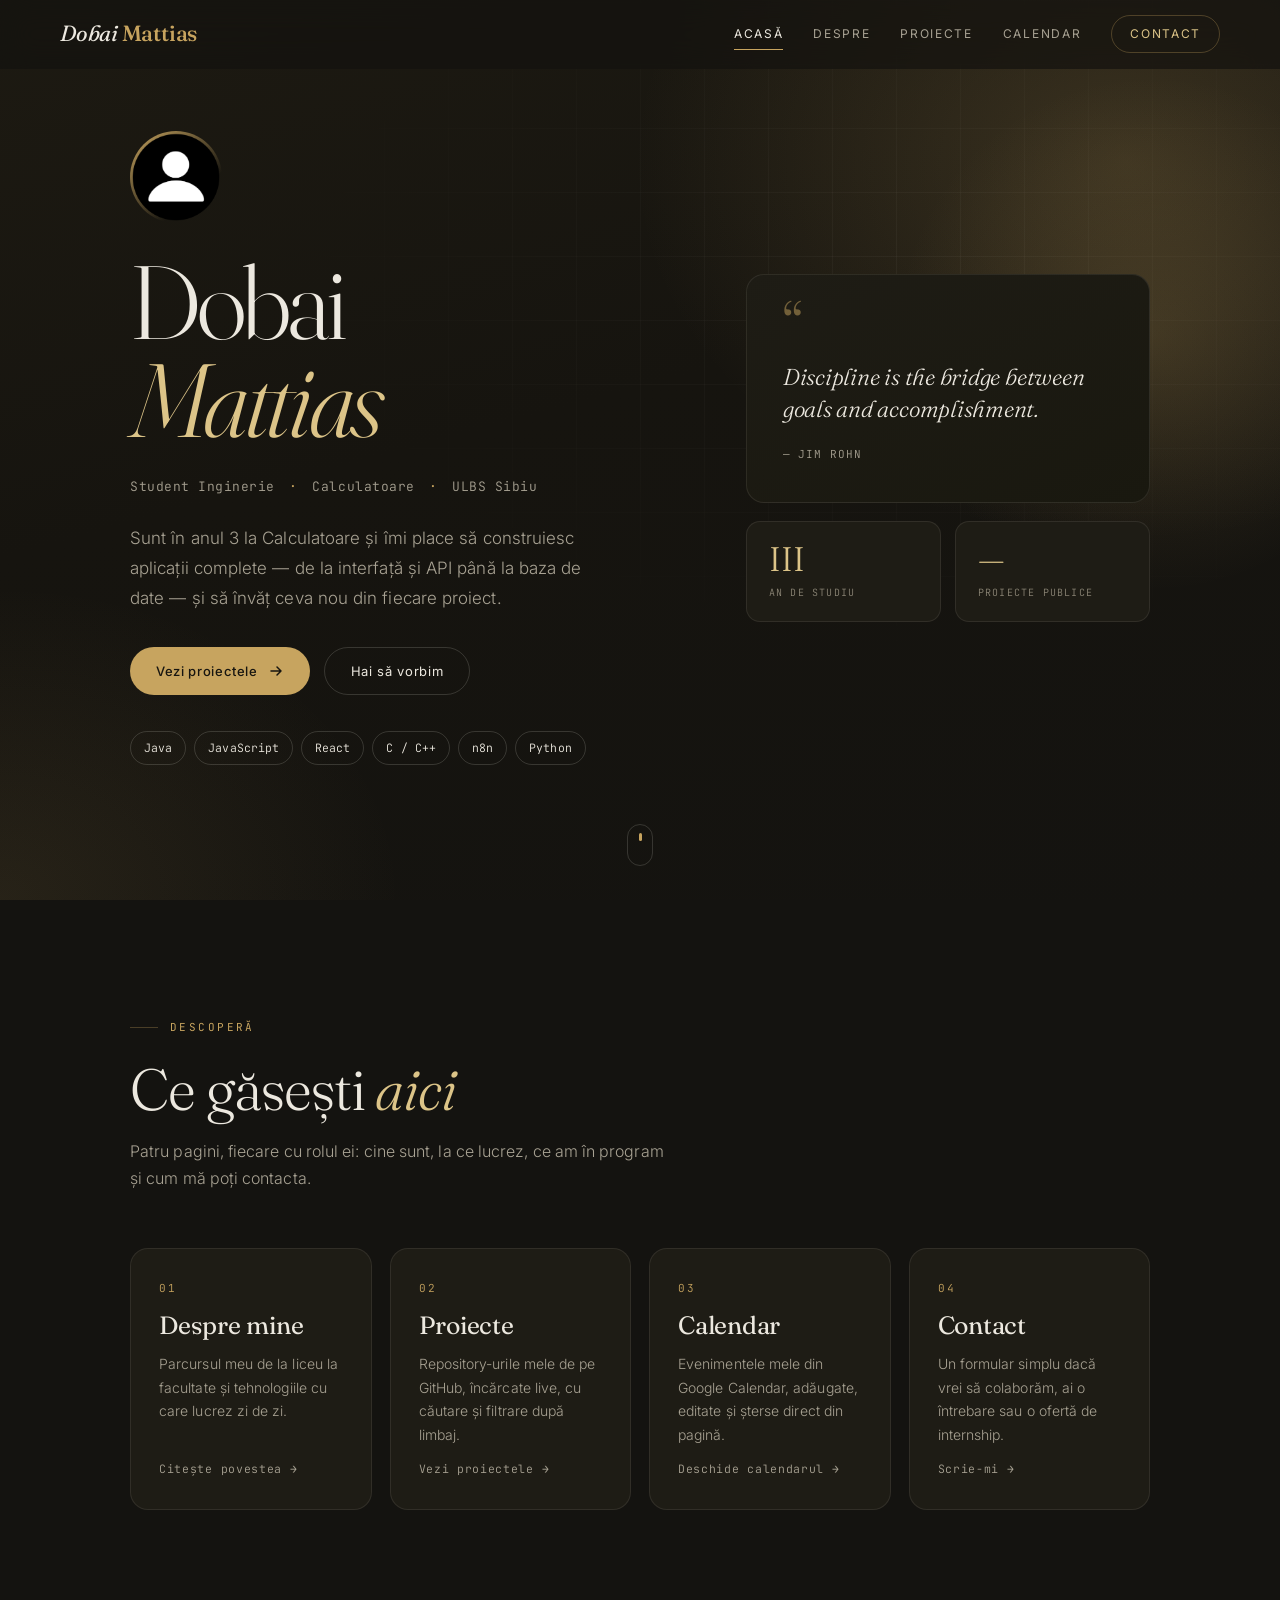
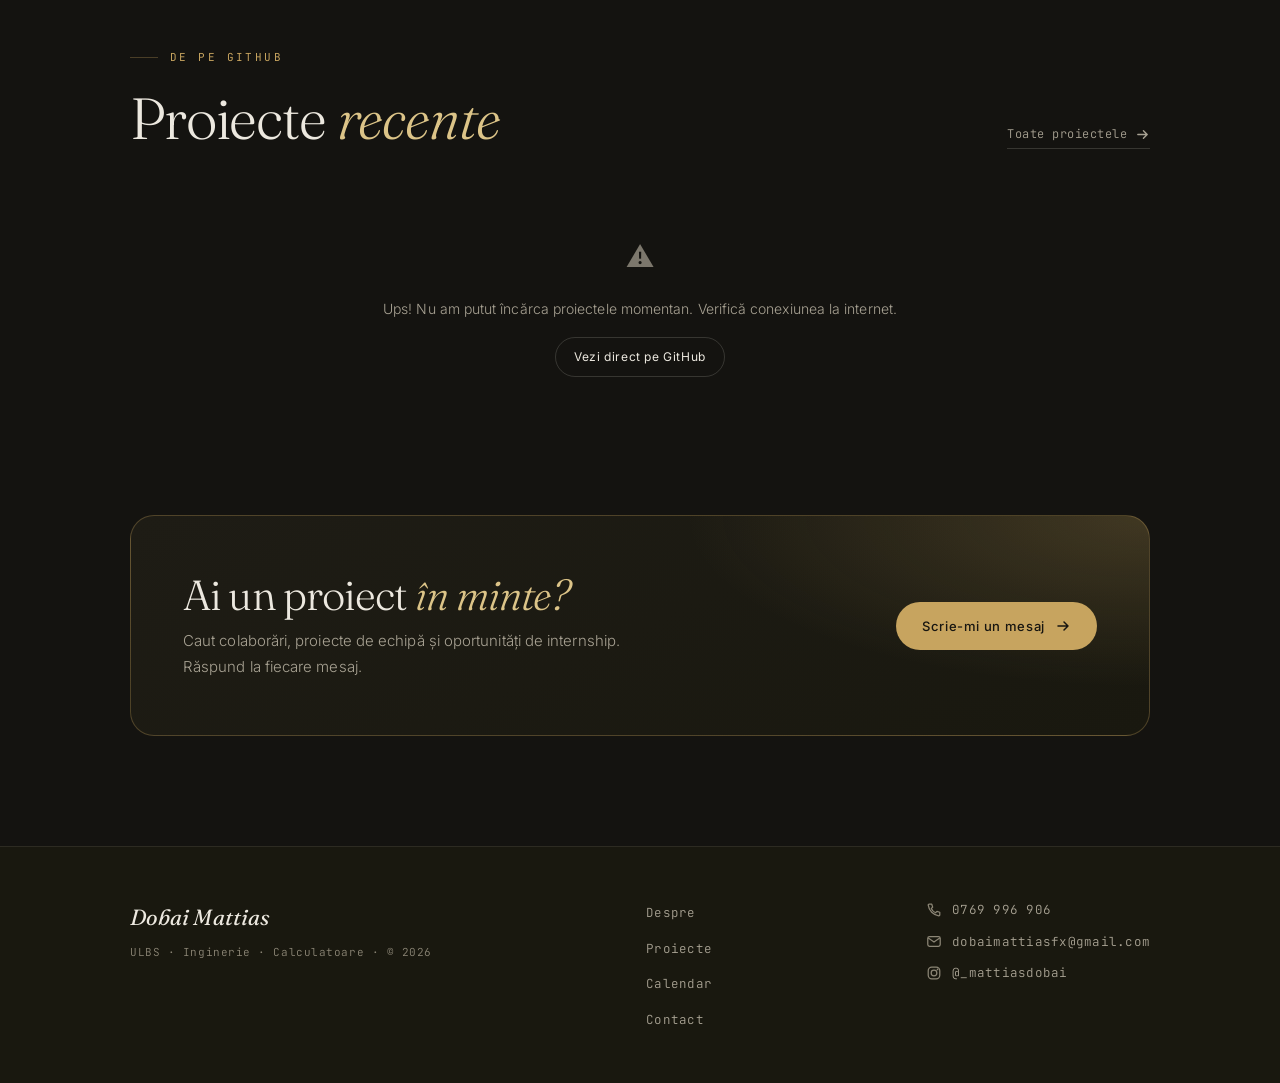
==== index.html @ 3eea67c2 "Portofoliu pe mai multe pagini Acasă, Despre, Proiecte, Calendar și Contact, cu header fix și meniu " ====
<!DOCTYPE html>
<html lang="ro">
<head>
  <meta charset="UTF-8">
  <meta name="viewport" content="width=device-width, initial-scale=1.0">
  <meta name="description" content="Portofoliul lui Dobai Mattias, student la Calculatoare, ULBS Sibiu: proiecte, parcurs, calendar și contact.">
  <meta name="theme-color" content="#141310">
  <title>Dobai Mattias — Portofoliu</title>
  <link rel="icon" href="data:image/svg+xml,%3Csvg xmlns='http://www.w3.org/2000/svg' viewBox='0 0 64 64'%3E%3Crect width='64' height='64' rx='14' fill='%23141310'/%3E%3Ctext x='32' y='44' text-anchor='middle' font-family='Georgia,serif' font-style='italic' font-size='36' fill='%23c7a45f'%3EM%3C/text%3E%3C/svg%3E">
  <link rel="preconnect" href="https://fonts.googleapis.com">
  <link rel="preconnect" href="https://fonts.gstatic.com" crossorigin>
  <link rel="preconnect" href="https://api.github.com" crossorigin>
  <link rel="stylesheet" href="https://fonts.googleapis.com/css2?family=Fraunces:ital,opsz,wght@0,9..144,300..600;1,9..144,300..500&family=Inter:wght@300..500&family=JetBrains+Mono:wght@400;500&display=swap">
  <link rel="stylesheet" href="css/style.css">
  <script>document.documentElement.classList.add('js');</script>
</head>
<body>
  <a class="skip-link" href="#main">Sari la conținut</a>

  <header class="header">
    <nav class="nav" aria-label="Navigare principală">
      <a href="index.html" class="logo">Dobai <b>Mattias</b></a>
      <button class="hamburger" type="button" aria-label="Deschide meniul" aria-expanded="false" aria-controls="navMenu">
        <span class="bar"></span><span class="bar"></span><span class="bar"></span>
      </button>
      <ul class="nav-menu" id="navMenu">
        <li><a href="index.html" class="nav-link" aria-current="page">Acasă</a></li>
        <li><a href="about.html" class="nav-link">Despre</a></li>
        <li><a href="projects.html" class="nav-link">Proiecte</a></li>
        <li><a href="calendar.html" class="nav-link">Calendar</a></li>
        <li><a href="contact.html" class="nav-link nav-cta">Contact</a></li>
      </ul>
    </nav>
  </header>

  <main id="main" tabindex="-1">
    <section class="hero" aria-labelledby="hero-title">
      <div class="hero-glow" aria-hidden="true"></div>
      <div class="hero-inner">
        <div>
          <div class="hero-photo reveal">
            <img src="images/profile.png" alt="Fotografie de profil Dobai Mattias" width="88" height="88">
          </div>
          <h1 class="hero-title reveal d1" id="hero-title">Dobai<br><span class="ln2">Mattias</span></h1>
          <p class="hero-role reveal d2">Student Inginerie <span class="div">·</span> Calculatoare <span class="div">·</span> ULBS Sibiu</p>
          <p class="hero-bio reveal d3">Sunt în anul 3 la Calculatoare și îmi place să construiesc aplicații complete — de la interfață și API până la baza de date — și să învăț ceva nou din fiecare proiect.</p>
          <div class="hero-cta reveal d4">
            <a href="projects.html" class="btn btn-pri">
              Vezi proiectele
              <svg viewBox="0 0 16 16" fill="none" aria-hidden="true"><path d="M3 8h10M9 4l4 4-4 4" stroke="currentColor" stroke-width="1.5" stroke-linecap="round" stroke-linejoin="round"/></svg>
            </a>
            <a href="contact.html" class="btn btn-out">Hai să vorbim</a>
          </div>
          <ul class="hero-stack reveal d5">
            <li class="chip-tech">Java</li>
            <li class="chip-tech">JavaScript</li>
            <li class="chip-tech">React</li>
            <li class="chip-tech">C / C++</li>
            <li class="chip-tech">n8n</li>
            <li class="chip-tech">Python</li>
          </ul>
        </div>

        <div class="hero-side reveal d4">
          <figure class="quote-card">
            <div class="quote-mark" aria-hidden="true">“</div>
            <blockquote class="quote-text">Discipline is the bridge between goals and accomplishment.</blockquote>
            <figcaption class="quote-author">— Jim Rohn</figcaption>
          </figure>
          <div class="mini-stats">
            <div class="mini"><div class="num">III</div><div class="lbl">An de studiu</div></div>
            <div class="mini"><div class="num" id="repoCount">—</div><div class="lbl">Proiecte publice</div></div>
          </div>
        </div>
      </div>
      <a href="#descopera" class="scroll-cue" aria-label="Derulează la secțiunea următoare"><span></span></a>
    </section>

    <section class="section" id="descopera" aria-labelledby="descopera-title">
      <div class="sec-hdr reveal">
        <p class="eyebrow">Descoperă</p>
        <h2 class="sec-title" id="descopera-title">Ce găsești <em>aici</em></h2>
        <p class="sec-desc">Patru pagini, fiecare cu rolul ei: cine sunt, la ce lucrez, ce am în program și cum mă poți contacta.</p>
      </div>
      <div class="explore-grid">
        <a class="explore-card reveal" href="about.html">
          <span class="explore-num">01</span>
          <h3>Despre mine</h3>
          <p>Parcursul meu de la liceu la facultate și tehnologiile cu care lucrez zi de zi.</p>
          <span class="explore-link">Citește povestea <span aria-hidden="true">→</span></span>
        </a>
        <a class="explore-card reveal d2" href="projects.html">
          <span class="explore-num">02</span>
          <h3>Proiecte</h3>
          <p>Repository-urile mele de pe GitHub, încărcate live, cu căutare și filtrare după limbaj.</p>
          <span class="explore-link">Vezi proiectele <span aria-hidden="true">→</span></span>
        </a>
        <a class="explore-card reveal d3" href="calendar.html">
          <span class="explore-num">03</span>
          <h3>Calendar</h3>
          <p>Evenimentele mele din Google Calendar, adăugate, editate și șterse direct din pagină.</p>
          <span class="explore-link">Deschide calendarul <span aria-hidden="true">→</span></span>
        </a>
        <a class="explore-card reveal d4" href="contact.html">
          <span class="explore-num">04</span>
          <h3>Contact</h3>
          <p>Un formular simplu dacă vrei să colaborăm, ai o întrebare sau o ofertă de internship.</p>
          <span class="explore-link">Scrie-mi <span aria-hidden="true">→</span></span>
        </a>
      </div>
    </section>

    <section class="section section-tight" aria-labelledby="recente-title">
      <div class="sec-hdr sec-hdr-row reveal">
        <div>
          <p class="eyebrow">De pe GitHub</p>
          <h2 class="sec-title" id="recente-title">Proiecte <em>recente</em></h2>
        </div>
        <a href="projects.html" class="text-link">
          Toate proiectele
          <svg viewBox="0 0 16 16" fill="none" aria-hidden="true"><path d="M3 8h10M9 4l4 4-4 4" stroke="currentColor" stroke-width="1.5" stroke-linecap="round" stroke-linejoin="round"/></svg>
        </a>
      </div>
      <div class="repos" id="recentRepos" aria-busy="true">
        <div class="repo skeleton" aria-hidden="true"><div class="sk sk-title"></div><div class="sk sk-line"></div><div class="sk sk-line short"></div><div class="sk sk-meta"></div></div>
        <div class="repo skeleton" aria-hidden="true"><div class="sk sk-title"></div><div class="sk sk-line"></div><div class="sk sk-line short"></div><div class="sk sk-meta"></div></div>
        <div class="repo skeleton" aria-hidden="true"><div class="sk sk-title"></div><div class="sk sk-line"></div><div class="sk sk-line short"></div><div class="sk sk-meta"></div></div>
      </div>
    </section>

    <section class="cta-band reveal" aria-labelledby="cta-title">
      <div class="cta-inner">
        <div>
          <h2 id="cta-title">Ai un proiect <em>în minte?</em></h2>
          <p>Caut colaborări, proiecte de echipă și oportunități de internship. Răspund la fiecare mesaj.</p>
        </div>
        <a href="contact.html" class="btn btn-pri">
          Scrie-mi un mesaj
          <svg viewBox="0 0 16 16" fill="none" aria-hidden="true"><path d="M3 8h10M9 4l4 4-4 4" stroke="currentColor" stroke-width="1.5" stroke-linecap="round" stroke-linejoin="round"/></svg>
        </a>
      </div>
    </section>
  </main>

  <footer class="footer">
    <div class="footer-inner">
      <div>
        <a href="index.html" class="footer-name">Dobai Mattias</a>
        <p class="footer-meta">ULBS · Inginerie · Calculatoare · © 2026</p>
      </div>
      <nav class="footer-nav" aria-label="Navigare subsol">
        <ul>
          <li><a href="about.html">Despre</a></li>
          <li><a href="projects.html">Proiecte</a></li>
          <li><a href="calendar.html">Calendar</a></li>
          <li><a href="contact.html">Contact</a></li>
        </ul>
      </nav>
      <div class="footer-contact">
        <a class="fc-link" href="tel:+40769996906">
          <svg viewBox="0 0 18 18" fill="none" aria-hidden="true"><path d="M3.5 2.5h3l1 3.2-1.6 1.6a9.5 9.5 0 004.8 4.8l1.6-1.6 3.2 1v3a1 1 0 01-1.1 1A13.8 13.8 0 012.5 3.6a1 1 0 011-1.1z" stroke="currentColor" stroke-width="1.4" stroke-linejoin="round"/></svg>
          0769&nbsp;996&nbsp;906
        </a>
        <a class="fc-link" href="mailto:dobaimattiasfx@gmail.com">
          <svg viewBox="0 0 18 18" fill="none" aria-hidden="true"><rect x="2" y="4" width="14" height="11" rx="2" stroke="currentColor" stroke-width="1.4"/><path d="M2.5 5.5L9 10l6.5-4.5" stroke="currentColor" stroke-width="1.4"/></svg>
          dobaimattiasfx@gmail.com
        </a>
        <a class="fc-link" href="https://instagram.com/_mattiasdobai" target="_blank" rel="noopener">
          <svg viewBox="0 0 18 18" fill="none" aria-hidden="true"><rect x="2.5" y="2.5" width="13" height="13" rx="4" stroke="currentColor" stroke-width="1.4"/><circle cx="9" cy="9" r="3.2" stroke="currentColor" stroke-width="1.4"/><circle cx="13" cy="5" r="1" fill="currentColor"/></svg>
          @_mattiasdobai
        </a>
      </div>
    </div>
  </footer>

  <button class="to-top" type="button" aria-label="Înapoi la începutul paginii">
    <svg viewBox="0 0 16 16" fill="none" aria-hidden="true"><path d="M8 13V3M4 7l4-4 4 4" stroke="currentColor" stroke-width="1.5" stroke-linecap="round" stroke-linejoin="round"/></svg>
  </button>

  <script src="js/script.js"></script>
</body>
</html>
---- css/style.css ----
:root {
  --bg: #141310;
  --bg2: #19180f;
  --surf: #1e1c15;
  --surf2: #252319;
  --line: rgba(236, 232, 223, 0.09);
  --line2: rgba(236, 232, 223, 0.16);
  --ink: #ece8df;
  --ink2: #a8a293;
  --ink3: #8c8676;
  --gold: #c7a45f;
  --gold2: #dcc488;
  --gold-soft: rgba(199, 164, 95, 0.12);
  --gold-line: rgba(199, 164, 95, 0.3);
  --danger: #e07b6a;
  --danger-soft: rgba(224, 123, 106, 0.12);
  --danger-line: rgba(224, 123, 106, 0.4);
  --ok: #8fbf8a;
  --ok-soft: rgba(143, 191, 138, 0.1);
  --ok-line: rgba(143, 191, 138, 0.4);
  --fd: "Fraunces", Georgia, serif;
  --fb: "Inter", system-ui, sans-serif;
  --fm: "JetBrains Mono", ui-monospace, monospace;
  --navh: 68px;
  --maxw: 1100px;
  --radius: 18px;
  --ease: cubic-bezier(0.2, 0.8, 0.2, 1);
}

*,
*::before,
*::after {
  box-sizing: border-box;
  margin: 0;
  padding: 0;
}

html {
  scroll-padding-top: calc(var(--navh) + 16px);
  -webkit-text-size-adjust: 100%;
}

body {
  background: var(--bg);
  color: var(--ink);
  font-family: var(--fb);
  font-size: 15px;
  line-height: 1.7;
  font-weight: 300;
  letter-spacing: 0.005em;
  -webkit-font-smoothing: antialiased;
  min-height: 100vh;
  display: flex;
  flex-direction: column;
}

body.menu-open {
  overflow: hidden;
}

main {
  flex: 1;
}

img {
  max-width: 100%;
  display: block;
}

a {
  color: inherit;
  text-decoration: none;
}

button {
  cursor: pointer;
  font: inherit;
  border: none;
  background: none;
  color: inherit;
}

input,
select,
textarea {
  font: inherit;
}

ul,
ol {
  list-style: none;
}

[hidden] {
  display: none !important;
}

::selection {
  background: var(--gold-soft);
  color: var(--gold2);
}

::-webkit-scrollbar {
  width: 9px;
  height: 9px;
}

::-webkit-scrollbar-track {
  background: transparent;
}

::-webkit-scrollbar-thumb {
  background: var(--surf2);
  border-radius: 99px;
}

::-webkit-scrollbar-thumb:hover {
  background: var(--ink3);
}

:focus-visible {
  outline: 2px solid var(--gold2);
  outline-offset: 3px;
}

[tabindex="-1"]:focus {
  outline: none;
}

.sr-only {
  position: absolute;
  width: 1px;
  height: 1px;
  padding: 0;
  margin: -1px;
  overflow: hidden;
  clip: rect(0, 0, 0, 0);
  white-space: nowrap;
  border: 0;
}

.skip-link {
  position: fixed;
  left: 16px;
  top: -80px;
  z-index: 1100;
  background: var(--gold);
  color: #171510;
  font-weight: 500;
  font-size: 13px;
  padding: 10px 20px;
  border-radius: 99px;
  transition: top 0.2s;
}

.skip-link:focus {
  top: 12px;
}

.container {
  width: 100%;
  max-width: var(--maxw);
  margin: 0 auto;
  padding: 0 40px;
}

.header {
  position: fixed;
  top: 0;
  left: 0;
  right: 0;
  z-index: 900;
  background: rgba(20, 19, 16, 0.72);
  backdrop-filter: blur(16px) saturate(1.2);
  -webkit-backdrop-filter: blur(16px) saturate(1.2);
  border-bottom: 1px solid transparent;
  transition: background 0.3s, border-color 0.3s, box-shadow 0.3s;
}

.header.scrolled {
  background: rgba(20, 19, 16, 0.92);
  border-bottom-color: var(--line);
  box-shadow: 0 10px 30px rgba(0, 0, 0, 0.25);
}

.nav {
  height: var(--navh);
  max-width: 1240px;
  margin: 0 auto;
  padding: 0 40px;
  display: flex;
  align-items: center;
  justify-content: space-between;
  gap: 24px;
}

.logo {
  font-family: var(--fd);
  font-size: 22px;
  font-weight: 400;
  font-style: italic;
  letter-spacing: -0.01em;
  color: var(--ink);
  transition: opacity 0.25s;
}

.logo b {
  color: var(--gold);
  font-style: normal;
  font-weight: 500;
}

.logo:hover {
  opacity: 0.85;
}

.nav-menu {
  display: flex;
  align-items: center;
  gap: 30px;
}

.nav-link {
  display: inline-block;
  font-size: 12px;
  color: var(--ink2);
  letter-spacing: 0.14em;
  text-transform: uppercase;
  font-weight: 400;
  position: relative;
  padding: 6px 0;
  transition: color 0.25s;
}

.nav-link::after {
  content: "";
  position: absolute;
  left: 0;
  right: 100%;
  bottom: 0;
  height: 1px;
  background: var(--gold);
  transition: right 0.3s var(--ease);
}

.nav-link:hover,
.nav-link[aria-current="page"] {
  color: var(--ink);
}

.nav-link:hover::after,
.nav-link[aria-current="page"]::after {
  right: 0;
}

.nav-cta {
  color: var(--gold2);
  border: 1px solid var(--gold-line);
  border-radius: 99px;
  padding: 8px 18px;
  transition: color 0.25s, background 0.25s, border-color 0.25s;
}

.nav-cta::after {
  display: none;
}

.nav-cta:hover,
.nav-cta[aria-current="page"] {
  color: var(--gold2);
  background: var(--gold-soft);
}

.hamburger {
  display: none;
  width: 44px;
  height: 44px;
  border-radius: 12px;
  border: 1px solid var(--line2);
  flex-direction: column;
  align-items: center;
  justify-content: center;
  gap: 5px;
  transition: border-color 0.25s;
}

.hamburger:hover {
  border-color: var(--gold-line);
}

.hamburger .bar {
  width: 18px;
  height: 1.5px;
  border-radius: 2px;
  background: var(--ink);
  transition: transform 0.3s var(--ease), opacity 0.2s;
}

.hamburger.active .bar:nth-child(1) {
  transform: translateY(6.5px) rotate(45deg);
}

.hamburger.active .bar:nth-child(2) {
  opacity: 0;
}

.hamburger.active .bar:nth-child(3) {
  transform: translateY(-6.5px) rotate(-45deg);
}

.btn {
  display: inline-flex;
  align-items: center;
  justify-content: center;
  gap: 10px;
  height: 48px;
  padding: 0 26px;
  border-radius: 99px;
  font-size: 13px;
  letter-spacing: 0.05em;
  font-weight: 400;
  white-space: nowrap;
  transition: background 0.25s, color 0.25s, border-color 0.25s, transform 0.25s var(--ease), box-shadow 0.25s;
}

.btn svg {
  width: 16px;
  height: 16px;
  transition: transform 0.25s var(--ease);
}

.btn:hover svg {
  transform: translateX(3px);
}

.btn:active {
  transform: translateY(0) scale(0.98);
}

.btn:disabled {
  opacity: 0.5;
  cursor: not-allowed;
  transform: none;
  box-shadow: none;
}

.btn-pri {
  background: var(--gold);
  color: #171510;
  font-weight: 500;
}

.btn-pri:hover:not(:disabled) {
  background: var(--gold2);
  transform: translateY(-2px);
  box-shadow: 0 10px 28px rgba(199, 164, 95, 0.25);
}

.btn-out {
  color: var(--ink);
  border: 1px solid var(--line2);
}

.btn-out:hover:not(:disabled) {
  color: var(--gold2);
  border-color: var(--gold-line);
  background: var(--gold-soft);
  transform: translateY(-2px);
}

.btn-dng {
  color: var(--danger);
  border: 1px solid var(--danger-line);
}

.btn-dng:hover {
  background: var(--danger-soft);
}

.btn-sm {
  height: 40px;
  padding: 0 18px;
  font-size: 12px;
}

.btn-auth {
  height: 42px;
  padding: 0 20px;
  border-radius: 99px;
  font-size: 12px;
  letter-spacing: 0.08em;
  text-transform: uppercase;
  font-weight: 400;
  color: var(--ink);
  border: 1px solid var(--line2);
  display: inline-flex;
  align-items: center;
  gap: 10px;
  transition: border-color 0.25s, color 0.25s, background 0.25s;
}

.btn-auth:hover {
  border-color: var(--gold-line);
  color: var(--gold2);
  background: var(--gold-soft);
}

.btn-auth .gdot {
  width: 7px;
  height: 7px;
  border-radius: 50%;
  background: var(--ink3);
  transition: background 0.25s, box-shadow 0.25s;
}

.btn-auth.on {
  border-color: var(--gold-line);
  color: var(--gold2);
}

.btn-auth.on .gdot {
  background: var(--ok);
  box-shadow: 0 0 0 3px rgba(143, 191, 138, 0.2);
}

.text-link {
  display: inline-flex;
  align-items: center;
  gap: 8px;
  font-family: var(--fm);
  font-size: 12px;
  letter-spacing: 0.04em;
  color: var(--ink2);
  padding: 4px 0;
  border-bottom: 1px solid var(--line2);
  transition: color 0.25s, border-color 0.25s, gap 0.25s;
}

.text-link:hover {
  color: var(--gold2);
  border-color: var(--gold-line);
  gap: 12px;
}

.text-link svg {
  width: 15px;
  height: 15px;
}

.section {
  max-width: var(--maxw);
  margin: 0 auto;
  padding: 110px 40px;
}

.section-tight {
  padding-top: 20px;
}

.eyebrow {
  display: inline-flex;
  align-items: center;
  gap: 12px;
  font-family: var(--fm);
  font-size: 11px;
  font-weight: 400;
  color: var(--gold);
  letter-spacing: 0.22em;
  text-transform: uppercase;
  margin-bottom: 22px;
}

.eyebrow::before {
  content: "";
  width: 28px;
  height: 1px;
  background: var(--gold-line);
}

.sec-title {
  font-family: var(--fd);
  font-weight: 300;
  font-size: clamp(34px, 5.5vw, 58px);
  line-height: 1.05;
  letter-spacing: -0.02em;
}

.sec-title em {
  font-style: italic;
  color: var(--gold2);
}

.sec-desc {
  margin-top: 18px;
  color: var(--ink2);
  max-width: 540px;
  font-size: 16px;
  line-height: 1.7;
}

.sec-hdr {
  margin-bottom: 56px;
}

.sec-hdr-row {
  display: flex;
  align-items: flex-end;
  justify-content: space-between;
  gap: 24px;
  flex-wrap: wrap;
}

.hero {
  position: relative;
  min-height: 100vh;
  min-height: 100svh;
  display: flex;
  align-items: center;
  padding: calc(var(--navh) + 48px) 0 120px;
  overflow: hidden;
  isolation: isolate;
  background:
    radial-gradient(55% 60% at 88% 18%, rgba(199, 164, 95, 0.2), transparent 70%),
    radial-gradient(45% 50% at 0% 100%, rgba(199, 164, 95, 0.1), transparent 70%),
    linear-gradient(165deg, #1d1a12 0%, #16140f 45%, var(--bg) 100%);
}

.hero::before {
  content: "";
  position: absolute;
  inset: 0;
  z-index: -1;
  background-image:
    linear-gradient(var(--line) 1px, transparent 1px),
    linear-gradient(90deg, var(--line) 1px, transparent 1px);
  background-size: 64px 64px;
  -webkit-mask-image: radial-gradient(70% 60% at 72% 30%, #000, transparent 75%);
  mask-image: radial-gradient(70% 60% at 72% 30%, #000, transparent 75%);
  opacity: 0.5;
}

.hero-glow {
  position: absolute;
  top: 6%;
  right: -12%;
  width: 560px;
  height: 560px;
  z-index: -1;
  border-radius: 50%;
  background: radial-gradient(circle, rgba(199, 164, 95, 0.16), transparent 65%);
  animation: drift 14s ease-in-out infinite alternate;
  pointer-events: none;
}

@keyframes drift {
  to {
    transform: translate(-70px, 50px) scale(1.08);
  }
}

.hero-inner {
  width: 100%;
  max-width: var(--maxw);
  margin: 0 auto;
  padding: 0 40px;
  display: grid;
  grid-template-columns: 1.35fr 1fr;
  gap: 70px;
  align-items: center;
}

.hero-photo {
  width: 92px;
  height: 92px;
  border-radius: 50%;
  margin-bottom: 30px;
  padding: 2px;
  background: linear-gradient(140deg, var(--gold), transparent 70%);
}

.hero-photo img {
  width: 100%;
  height: 100%;
  border-radius: 50%;
  object-fit: cover;
}

.hero-title {
  font-family: var(--fd);
  font-weight: 300;
  font-size: clamp(54px, 9vw, 104px);
  line-height: 0.94;
  letter-spacing: -0.035em;
}

.hero-title .ln2 {
  font-style: italic;
  color: var(--gold2);
}

.hero-role {
  font-family: var(--fm);
  font-size: 13px;
  color: var(--ink2);
  margin: 26px 0;
  letter-spacing: 0.04em;
  line-height: 1.8;
}

.hero-role .div {
  color: var(--gold);
  margin: 0 6px;
}

.hero-bio {
  color: var(--ink2);
  max-width: 470px;
  font-size: 17px;
  line-height: 1.75;
  margin-bottom: 34px;
}

.hero-cta {
  display: flex;
  flex-wrap: wrap;
  gap: 14px;
  margin-bottom: 36px;
}

.hero-stack,
.chip-list {
  display: flex;
  flex-wrap: wrap;
  gap: 8px;
}

.chip-tech {
  font-family: var(--fm);
  font-size: 11.5px;
  color: var(--ink);
  border: 1px solid var(--line2);
  padding: 6px 13px;
  border-radius: 99px;
  transition: border-color 0.25s, color 0.25s, background 0.25s, transform 0.25s var(--ease);
}

.chip-tech:hover {
  border-color: var(--gold-line);
  color: var(--gold2);
  background: var(--gold-soft);
  transform: translateY(-2px);
}

.hero-side {
  display: flex;
  flex-direction: column;
  gap: 18px;
}

.quote-card {
  background: linear-gradient(155deg, var(--surf), var(--bg2));
  border: 1px solid var(--line);
  border-radius: var(--radius);
  padding: 38px 36px;
  position: relative;
  overflow: hidden;
  transition: border-color 0.3s, transform 0.4s var(--ease);
}

.quote-card:hover {
  border-color: var(--gold-line);
  transform: translateY(-4px);
}

.quote-mark {
  font-family: var(--fd);
  font-size: 64px;
  line-height: 0.4;
  color: var(--gold);
  opacity: 0.5;
  height: 30px;
}

.quote-text {
  font-family: var(--fd);
  font-weight: 300;
  font-style: italic;
  font-size: 23px;
  line-height: 1.4;
  letter-spacing: -0.01em;
  color: var(--ink);
  margin: 18px 0 20px;
}

.quote-author {
  font-family: var(--fm);
  font-size: 11px;
  color: var(--ink2);
  letter-spacing: 0.08em;
  text-transform: uppercase;
}

.mini-stats {
  display: grid;
  grid-template-columns: 1fr 1fr;
  gap: 14px;
}

.mini {
  background: var(--surf);
  border: 1px solid var(--line);
  border-radius: 14px;
  padding: 20px 22px;
  transition: border-color 0.3s;
}

.mini:hover {
  border-color: var(--gold-line);
}

.mini .num {
  font-family: var(--fd);
  font-weight: 300;
  font-size: 34px;
  color: var(--gold2);
  line-height: 1;
}

.mini .lbl {
  font-family: var(--fm);
  font-size: 10px;
  color: var(--ink3);
  letter-spacing: 0.12em;
  text-transform: uppercase;
  margin-top: 8px;
}

.scroll-cue {
  position: absolute;
  bottom: 34px;
  left: 50%;
  transform: translateX(-50%);
  width: 26px;
  height: 42px;
  border: 1px solid var(--line2);
  border-radius: 99px;
  display: flex;
  justify-content: center;
  padding-top: 8px;
  transition: border-color 0.25s;
}

.scroll-cue:hover {
  border-color: var(--gold-line);
}

.scroll-cue span {
  width: 3px;
  height: 8px;
  border-radius: 3px;
  background: var(--gold);
  animation: cue 1.8s ease-in-out infinite;
}

@keyframes cue {
  0% {
    opacity: 0;
    transform: translateY(-2px);
  }
  40% {
    opacity: 1;
  }
  100% {
    opacity: 0;
    transform: translateY(14px);
  }
}

.page-hero {
  position: relative;
  padding: calc(var(--navh) + 90px) 0 72px;
  overflow: hidden;
  isolation: isolate;
  border-bottom: 1px solid var(--line);
  background:
    radial-gradient(50% 90% at 88% 0%, rgba(199, 164, 95, 0.17), transparent 70%),
    linear-gradient(180deg, #1b1912 0%, var(--bg) 100%);
}

.page-hero::before {
  content: "";
  position: absolute;
  inset: 0;
  z-index: -1;
  background-image:
    linear-gradient(var(--line) 1px, transparent 1px),
    linear-gradient(90deg, var(--line) 1px, transparent 1px);
  background-size: 64px 64px;
  -webkit-mask-image: radial-gradient(60% 90% at 85% 0%, #000, transparent 75%);
  mask-image: radial-gradient(60% 90% at 85% 0%, #000, transparent 75%);
  opacity: 0.5;
}

.page-hero-row {
  display: flex;
  align-items: flex-end;
  justify-content: space-between;
  gap: 28px;
  flex-wrap: wrap;
}

.page-title {
  font-family: var(--fd);
  font-weight: 300;
  font-size: clamp(42px, 7vw, 78px);
  line-height: 1;
  letter-spacing: -0.03em;
}

.page-title em {
  font-style: italic;
  color: var(--gold2);
}

.page-lead {
  margin-top: 22px;
  max-width: 580px;
  color: var(--ink2);
  font-size: 17px;
}

.gh-link {
  font-family: var(--fm);
  font-size: 12px;
  color: var(--ink2);
  letter-spacing: 0.04em;
  display: inline-flex;
  align-items: center;
  gap: 8px;
  padding: 10px 18px;
  border: 1px solid var(--line2);
  border-radius: 99px;
  transition: color 0.25s, border-color 0.25s, background 0.25s;
}

.gh-link:hover {
  color: var(--gold2);
  border-color: var(--gold-line);
  background: var(--gold-soft);
}

.gh-link svg {
  width: 16px;
  height: 16px;
}

.explore-grid {
  display: grid;
  grid-template-columns: repeat(auto-fit, minmax(230px, 1fr));
  gap: 18px;
}

.explore-card {
  position: relative;
  display: flex;
  flex-direction: column;
  gap: 12px;
  min-height: 250px;
  padding: 30px 28px;
  background: var(--surf);
  border: 1px solid var(--line);
  border-radius: var(--radius);
  overflow: hidden;
  transition: transform 0.35s var(--ease), border-color 0.3s, background 0.3s;
}

.explore-card::before {
  content: "";
  position: absolute;
  inset: 0;
  background: radial-gradient(80% 60% at 100% 0%, var(--gold-soft), transparent 70%);
  opacity: 0;
  transition: opacity 0.35s;
}

.explore-card > * {
  position: relative;
}

.explore-card:hover {
  transform: translateY(-6px);
  border-color: var(--gold-line);
  background: var(--surf2);
}

.explore-card:hover::before {
  opacity: 1;
}

.explore-num {
  font-family: var(--fm);
  font-size: 11px;
  color: var(--gold);
  letter-spacing: 0.2em;
}

.explore-card h3 {
  font-family: var(--fd);
  font-weight: 400;
  font-size: 25px;
  letter-spacing: -0.01em;
  line-height: 1.2;
}

.explore-card p {
  color: var(--ink2);
  font-size: 14px;
  flex: 1;
}

.explore-link {
  display: inline-flex;
  align-items: center;
  gap: 8px;
  font-family: var(--fm);
  font-size: 11.5px;
  color: var(--ink2);
  letter-spacing: 0.06em;
  transition: color 0.25s, gap 0.25s;
}

.explore-card:hover .explore-link {
  color: var(--gold2);
  gap: 12px;
}

.repos {
  display: grid;
  grid-template-columns: repeat(auto-fill, minmax(310px, 1fr));
  gap: 18px;
}

.repo {
  display: flex;
  flex-direction: column;
  gap: 14px;
  min-height: 190px;
  padding: 26px 28px;
  background: var(--surf);
  border: 1px solid var(--line);
  border-radius: 16px;
  transition: transform 0.3s var(--ease), border-color 0.3s, background 0.3s, box-shadow 0.3s;
}

.repo:hover {
  transform: translateY(-4px);
  border-color: var(--gold-line);
  background: var(--surf2);
  box-shadow: 0 18px 40px rgba(0, 0, 0, 0.25);
}

.repo-top {
  display: flex;
  align-items: center;
  justify-content: space-between;
  gap: 12px;
}

.repo-name {
  font-family: var(--fd);
  font-weight: 400;
  font-size: 21px;
  letter-spacing: -0.01em;
  line-height: 1.25;
  color: var(--ink);
  display: flex;
  align-items: center;
  gap: 9px;
  min-width: 0;
  overflow-wrap: anywhere;
}

.repo-name svg {
  width: 17px;
  height: 17px;
  color: var(--gold);
  flex-shrink: 0;
}

.repo-arrow {
  width: 32px;
  height: 32px;
  border-radius: 50%;
  border: 1px solid var(--line2);
  display: flex;
  align-items: center;
  justify-content: center;
  color: var(--ink2);
  flex-shrink: 0;
  transition: border-color 0.25s, color 0.25s, transform 0.3s var(--ease);
}

.repo:hover .repo-arrow {
  border-color: var(--gold-line);
  color: var(--gold2);
  transform: rotate(45deg);
}

.repo-arrow svg {
  width: 14px;
  height: 14px;
}

.repo-desc {
  font-size: 14px;
  color: var(--ink2);
  line-height: 1.6;
  flex: 1;
}

.repo-desc.empty {
  font-style: italic;
  color: var(--ink3);
}

.repo-meta {
  display: flex;
  align-items: center;
  flex-wrap: wrap;
  gap: 8px 18px;
  font-family: var(--fm);
  font-size: 11px;
  color: var(--ink3);
  letter-spacing: 0.03em;
  padding-top: 14px;
  border-top: 1px solid var(--line);
}

.repo-lang,
.repo-stat {
  display: inline-flex;
  align-items: center;
  gap: 6px;
}

.repo-lang {
  color: var(--ink2);
}

.lang-dot {
  width: 9px;
  height: 9px;
  border-radius: 50%;
  background: var(--gold);
}

.repo-stat svg {
  width: 12px;
  height: 12px;
}

.repos > .st {
  grid-column: 1 / -1;
}

.repo.skeleton {
  pointer-events: none;
}

.sk {
  border-radius: 6px;
  background: linear-gradient(90deg, var(--surf2) 25%, #2f2c21 50%, var(--surf2) 75%);
  background-size: 200% 100%;
  animation: shimmer 1.4s linear infinite;
}

.sk-title {
  height: 22px;
  width: 60%;
}

.sk-line {
  height: 12px;
  width: 100%;
}

.sk-line.short {
  width: 70%;
}

.sk-meta {
  height: 12px;
  width: 45%;
  margin-top: auto;
}

@keyframes shimmer {
  to {
    background-position: -200% 0;
  }
}

.repo-toggle {
  display: flex;
  justify-content: center;
  margin-top: 30px;
}

.featured {
  display: grid;
  grid-template-columns: 1fr 1.1fr;
  margin-bottom: 80px;
  background: linear-gradient(155deg, var(--surf), var(--bg2));
  border: 1px solid var(--line);
  border-radius: 22px;
  overflow: hidden;
  transition: border-color 0.3s;
}

.featured:hover {
  border-color: var(--gold-line);
}

.featured-body {
  padding: 44px 42px;
  display: flex;
  flex-direction: column;
  align-items: flex-start;
  gap: 18px;
}

.badge {
  font-family: var(--fm);
  font-size: 10.5px;
  letter-spacing: 0.14em;
  text-transform: uppercase;
  color: var(--gold2);
  background: var(--gold-soft);
  border: 1px solid var(--gold-line);
  padding: 5px 12px;
  border-radius: 99px;
}

.featured-title {
  font-family: var(--fd);
  font-weight: 300;
  font-size: clamp(28px, 3.6vw, 40px);
  line-height: 1.1;
  letter-spacing: -0.02em;
}

.featured-desc {
  color: var(--ink2);
  font-size: 15px;
}

.featured-role {
  color: var(--ink2);
  font-size: 14px;
  padding-left: 14px;
  border-left: 2px solid var(--gold-line);
}

.featured-role strong {
  color: var(--ink);
  font-weight: 400;
}

.tags {
  display: flex;
  flex-wrap: wrap;
  gap: 8px;
}

.tags li {
  font-family: var(--fm);
  font-size: 11px;
  color: var(--ink);
  border: 1px solid var(--line2);
  padding: 4px 11px;
  border-radius: 99px;
}

.featured-visual {
  display: flex;
  align-items: center;
  justify-content: center;
  padding: 32px;
  background:
    radial-gradient(70% 70% at 50% 50%, rgba(199, 164, 95, 0.12), transparent 70%),
    #100f0b;
  overflow: hidden;
}

.featured-visual img {
  width: 100%;
  height: auto;
  border-radius: 12px;
  box-shadow: 0 24px 60px rgba(0, 0, 0, 0.5);
  transform: perspective(1200px) rotateY(-7deg) rotateX(2deg);
  transition: transform 0.6s var(--ease);
}

.featured:hover .featured-visual img {
  transform: perspective(1200px) rotateY(0) rotateX(0) scale(1.02);
}

.filters {
  display: flex;
  flex-direction: column;
  gap: 18px;
  margin-bottom: 34px;
}

.filter-row {
  display: flex;
  flex-wrap: wrap;
  align-items: center;
  gap: 9px;
}

.filter-lbl {
  font-family: var(--fm);
  font-size: 10px;
  color: var(--ink3);
  letter-spacing: 0.14em;
  text-transform: uppercase;
  margin-right: 4px;
}

.filter-btn {
  display: inline-flex;
  align-items: center;
  gap: 8px;
  font-family: var(--fm);
  font-size: 11.5px;
  color: var(--ink2);
  border: 1px solid var(--line2);
  padding: 7px 16px;
  border-radius: 99px;
  letter-spacing: 0.03em;
  transition: color 0.25s, border-color 0.25s, background 0.25s, transform 0.25s var(--ease);
}

.filter-btn .count {
  font-size: 10.5px;
  color: var(--ink3);
}

.filter-btn:hover {
  transform: translateY(-2px);
}

.filter-btn:hover,
.filter-btn.active {
  color: var(--gold2);
  border-color: var(--gold-line);
  background: var(--gold-soft);
}

.filter-btn.active .count {
  color: var(--gold);
}

.results-info {
  font-family: var(--fm);
  font-size: 11.5px;
  color: var(--ink3);
  letter-spacing: 0.04em;
}

.about-grid {
  display: grid;
  grid-template-columns: 1.4fr 1fr;
  gap: 56px;
  align-items: start;
}

.about-text p {
  color: var(--ink2);
  font-size: 16.5px;
  margin-bottom: 18px;
}

.about-text p:last-child {
  margin-bottom: 0;
}

.about-text strong {
  color: var(--ink);
  font-weight: 400;
}

.facts {
  display: grid;
  gap: 18px;
  padding: 30px;
  background: linear-gradient(155deg, var(--surf), var(--bg2));
  border: 1px solid var(--line);
  border-radius: var(--radius);
  transition: border-color 0.3s;
}

.facts:hover {
  border-color: var(--gold-line);
}

.fact {
  display: grid;
  gap: 2px;
  padding-bottom: 18px;
  border-bottom: 1px solid var(--line);
}

.fact:last-child {
  padding-bottom: 0;
  border-bottom: 0;
}

.fact dt {
  font-family: var(--fm);
  font-size: 10.5px;
  letter-spacing: 0.14em;
  text-transform: uppercase;
  color: var(--gold);
}

.fact dd {
  font-size: 15px;
  color: var(--ink);
}

.timeline {
  position: relative;
  display: grid;
  gap: 26px;
}

.timeline::before {
  content: "";
  position: absolute;
  left: 150px;
  top: 10px;
  bottom: 10px;
  width: 1px;
  background: linear-gradient(var(--gold-line), var(--line) 85%, transparent);
}

.tl-item {
  display: grid;
  grid-template-columns: 150px 1fr;
}

.tl-time {
  padding: 26px 28px 0 0;
  text-align: right;
  font-family: var(--fm);
  font-size: 11.5px;
  color: var(--gold);
  letter-spacing: 0.08em;
  text-transform: uppercase;
  line-height: 1.5;
}

.tl-card {
  position: relative;
  margin-left: 36px;
  padding: 24px 28px;
  background: var(--surf);
  border: 1px solid var(--line);
  border-radius: 16px;
  transition: transform 0.3s var(--ease), border-color 0.3s, background 0.3s;
}

.tl-card::before {
  content: "";
  position: absolute;
  left: -42px;
  top: 28px;
  width: 11px;
  height: 11px;
  border-radius: 50%;
  background: var(--bg);
  border: 2px solid var(--gold);
  box-shadow: 0 0 0 4px var(--bg);
  transition: background 0.3s, box-shadow 0.3s;
}

.tl-item:hover .tl-card {
  transform: translateX(6px);
  border-color: var(--gold-line);
  background: var(--surf2);
}

.tl-item:hover .tl-card::before {
  background: var(--gold);
  box-shadow: 0 0 0 4px var(--bg), 0 0 0 8px var(--gold-soft);
}

.tl-card h3 {
  font-family: var(--fd);
  font-weight: 400;
  font-size: 21px;
  letter-spacing: -0.01em;
  line-height: 1.3;
}

.tl-sub {
  font-size: 14px;
  color: var(--gold2);
  margin: 2px 0 8px;
}

.tl-card p {
  color: var(--ink2);
  font-size: 14.5px;
}

.tl-card .tags {
  margin-top: 14px;
}

.skills-grid {
  display: grid;
  grid-template-columns: repeat(auto-fit, minmax(240px, 1fr));
  gap: 18px;
}

.skill-card {
  padding: 28px 26px;
  background: var(--surf);
  border: 1px solid var(--line);
  border-radius: var(--radius);
  transition: transform 0.35s var(--ease), border-color 0.3s, background 0.3s;
}

.skill-card:hover {
  transform: translateY(-5px);
  border-color: var(--gold-line);
  background: var(--surf2);
}

.skill-ico {
  width: 46px;
  height: 46px;
  margin-bottom: 20px;
  border-radius: 12px;
  border: 1px solid var(--gold-line);
  display: flex;
  align-items: center;
  justify-content: center;
  color: var(--gold);
  transition: background 0.3s, color 0.3s;
}

.skill-card:hover .skill-ico {
  background: var(--gold);
  color: #171510;
}

.skill-ico svg {
  width: 22px;
  height: 22px;
}

.skill-card h3 {
  font-family: var(--fd);
  font-weight: 400;
  font-size: 21px;
  margin-bottom: 16px;
}

.cta-band {
  max-width: var(--maxw);
  margin: 0 auto 110px;
  padding: 0 40px;
}

.cta-inner {
  display: flex;
  align-items: center;
  justify-content: space-between;
  flex-wrap: wrap;
  gap: 30px;
  padding: 56px 52px;
  border: 1px solid var(--gold-line);
  border-radius: 24px;
  background:
    radial-gradient(70% 120% at 100% 0%, rgba(199, 164, 95, 0.22), transparent 65%),
    linear-gradient(155deg, var(--surf), var(--bg2));
}

.cta-inner h2 {
  font-family: var(--fd);
  font-weight: 300;
  font-size: clamp(28px, 4vw, 42px);
  line-height: 1.1;
  letter-spacing: -0.02em;
}

.cta-inner h2 em {
  font-style: italic;
  color: var(--gold2);
}

.cta-inner p {
  color: var(--ink2);
  margin-top: 10px;
  max-width: 460px;
}

.contact-grid {
  display: grid;
  grid-template-columns: 1fr 1.55fr;
  gap: 40px;
  align-items: start;
}

.contact-info {
  display: grid;
  gap: 14px;
}

.contact-info h2 {
  font-family: var(--fd);
  font-weight: 300;
  font-size: 28px;
  margin-bottom: 6px;
}

.contact-info > p {
  color: var(--ink2);
  font-size: 15px;
  margin-bottom: 10px;
}

.info-card {
  display: flex;
  align-items: center;
  gap: 16px;
  padding: 18px 22px;
  background: var(--surf);
  border: 1px solid var(--line);
  border-radius: 16px;
  transition: transform 0.3s var(--ease), border-color 0.3s, background 0.3s;
}

a.info-card:hover {
  transform: translateX(5px);
  border-color: var(--gold-line);
  background: var(--surf2);
}

.info-ico {
  width: 42px;
  height: 42px;
  flex-shrink: 0;
  border-radius: 50%;
  border: 1px solid var(--gold-line);
  display: flex;
  align-items: center;
  justify-content: center;
  color: var(--gold);
  transition: background 0.3s, color 0.3s;
}

a.info-card:hover .info-ico {
  background: var(--gold);
  color: #171510;
}

.info-ico svg {
  width: 18px;
  height: 18px;
}

.info-lbl {
  display: block;
  font-family: var(--fm);
  font-size: 10px;
  letter-spacing: 0.14em;
  text-transform: uppercase;
  color: var(--ink3);
}

.info-val {
  display: block;
  font-size: 15px;
  color: var(--ink);
  overflow-wrap: anywhere;
}

.contact-form {
  padding: 38px;
  background: linear-gradient(160deg, var(--surf), var(--bg2));
  border: 1px solid var(--line2);
  border-radius: 22px;
}

.form-title {
  font-family: var(--fd);
  font-weight: 300;
  font-size: 28px;
  margin-bottom: 4px;
}

.form-note {
  color: var(--ink2);
  font-size: 13.5px;
  margin-bottom: 26px;
}

.field {
  margin-bottom: 20px;
}

.flbl {
  display: block;
  font-family: var(--fm);
  font-size: 10.5px;
  color: var(--ink2);
  letter-spacing: 0.1em;
  text-transform: uppercase;
  margin-bottom: 10px;
}

.flbl .req {
  color: var(--gold);
}

.flbl .opt {
  color: var(--ink3);
  text-transform: none;
  letter-spacing: 0;
}

.inp {
  width: 100%;
  height: 48px;
  padding: 0 18px;
  border-radius: 11px;
  background: var(--surf);
  border: 1px solid var(--line2);
  color: var(--ink);
  font-size: 14px;
  font-weight: 300;
  outline: none;
  transition: border-color 0.25s, box-shadow 0.25s, background 0.25s;
}

.inp::placeholder {
  color: var(--ink3);
}

.inp:hover {
  border-color: rgba(236, 232, 223, 0.24);
}

.inp:focus {
  border-color: var(--gold-line);
  box-shadow: 0 0 0 3px var(--gold-soft);
}

textarea.inp {
  height: auto;
  min-height: 150px;
  padding: 14px 18px;
  line-height: 1.6;
  resize: vertical;
}

select.inp {
  appearance: none;
  -webkit-appearance: none;
  cursor: pointer;
  padding-right: 46px;
  background-image: url("data:image/svg+xml,%3Csvg xmlns='http://www.w3.org/2000/svg' viewBox='0 0 16 16' fill='none' stroke='%23c7a45f' stroke-width='1.5' stroke-linecap='round' stroke-linejoin='round'%3E%3Cpath d='M4 6l4 4 4-4'/%3E%3C/svg%3E");
  background-repeat: no-repeat;
  background-position: right 16px center;
  background-size: 16px;
}

select.inp option {
  background: var(--surf);
  color: var(--ink);
}

.field.invalid .inp {
  border-color: var(--danger-line);
  box-shadow: 0 0 0 3px var(--danger-soft);
}

.field.valid .inp {
  border-color: var(--ok-line);
}

.field-foot {
  display: flex;
  align-items: flex-start;
  justify-content: space-between;
  gap: 12px;
}

.field-error {
  font-size: 12.5px;
  color: var(--danger);
  line-height: 1.5;
}

.field-error:not(:empty) {
  margin-top: 8px;
}

.counter {
  margin: 8px 0 0 auto;
  font-family: var(--fm);
  font-size: 11px;
  color: var(--ink3);
  white-space: nowrap;
  transition: color 0.25s;
}

.counter.warn {
  color: var(--gold2);
}

.counter.over {
  color: var(--danger);
}

.form-status {
  display: none;
  align-items: flex-start;
  gap: 12px;
  margin-bottom: 22px;
  padding: 16px 18px;
  border-radius: 12px;
  font-size: 14px;
  color: var(--ink);
}

.form-status.show {
  display: flex;
  animation: mIn 0.3s var(--ease);
}

.form-status .mk {
  font-family: var(--fm);
  font-weight: 500;
}

.form-status.success {
  background: var(--ok-soft);
  border: 1px solid var(--ok-line);
}

.form-status.success .mk {
  color: var(--ok);
}

.form-status.error {
  background: var(--danger-soft);
  border: 1px solid var(--danger-line);
}

.form-status.error .mk {
  color: var(--danger);
}

.form-actions {
  display: flex;
  align-items: center;
  justify-content: space-between;
  flex-wrap: wrap;
  gap: 16px;
  margin-top: 8px;
}

.form-actions small {
  color: var(--ink3);
  font-size: 12px;
}

.frow {
  display: grid;
  grid-template-columns: 1fr 1fr;
  gap: 14px;
}

.auth-wall {
  display: flex;
  justify-content: center;
  align-items: center;
  min-height: 300px;
}

.auth-card {
  text-align: center;
  background: linear-gradient(155deg, var(--surf), var(--bg2));
  border: 1px solid var(--line);
  border-radius: 20px;
  padding: 54px 60px;
  max-width: 460px;
}

.auth-ico {
  width: 60px;
  height: 60px;
  margin: 0 auto 24px;
  border-radius: 50%;
  border: 1px solid var(--gold-line);
  display: flex;
  align-items: center;
  justify-content: center;
  color: var(--gold);
}

.auth-ico svg {
  width: 28px;
  height: 28px;
}

.auth-card h2 {
  font-family: var(--fd);
  font-weight: 300;
  font-size: 26px;
  margin-bottom: 12px;
}

.auth-card p {
  color: var(--ink2);
  font-size: 15px;
  margin-bottom: 32px;
}

.toolbar {
  display: flex;
  align-items: center;
  flex-wrap: wrap;
  gap: 12px;
  margin-bottom: 18px;
}

.search-wrap {
  position: relative;
  flex: 1;
  min-width: 220px;
}

.search-ico {
  position: absolute;
  left: 16px;
  top: 50%;
  transform: translateY(-50%);
  width: 16px;
  height: 16px;
  color: var(--ink3);
  pointer-events: none;
}

.search-inp {
  padding-left: 44px;
}

.sel {
  height: 48px;
  padding: 0 16px;
  border-radius: 11px;
  background: var(--surf);
  border: 1px solid var(--line2);
  color: var(--ink2);
  font-size: 12px;
  font-family: var(--fm);
  letter-spacing: 0.03em;
  outline: none;
  cursor: pointer;
  transition: border-color 0.25s;
}

.sel:focus {
  border-color: var(--gold-line);
}

.sel option {
  background: var(--surf);
  color: var(--ink);
}

.range-bar {
  display: flex;
  align-items: center;
  flex-wrap: wrap;
  gap: 9px;
  margin-bottom: 42px;
}

.range-lbl {
  font-family: var(--fm);
  font-size: 10px;
  color: var(--ink3);
  letter-spacing: 0.14em;
  text-transform: uppercase;
}

.rchip {
  font-family: var(--fm);
  font-size: 11.5px;
  color: var(--ink2);
  border: 1px solid var(--line2);
  padding: 6px 16px;
  border-radius: 99px;
  letter-spacing: 0.03em;
  transition: color 0.25s, border-color 0.25s, background 0.25s;
}

.rchip:hover,
.rchip.active {
  color: var(--gold2);
  border-color: var(--gold-line);
  background: var(--gold-soft);
}

.demo-banner {
  display: flex;
  align-items: center;
  justify-content: space-between;
  flex-wrap: wrap;
  gap: 18px;
  margin-bottom: 24px;
  padding: 18px 24px;
  background: var(--gold-soft);
  border: 1px solid var(--gold-line);
  border-radius: 14px;
}

.demo-txt {
  font-size: 14px;
  color: var(--ink);
}

.demo-txt strong {
  color: var(--gold2);
  font-family: var(--fm);
  font-weight: 500;
}

.demo-actions {
  display: flex;
  flex-wrap: wrap;
  gap: 10px;
}

.st {
  display: flex;
  flex-direction: column;
  align-items: center;
  justify-content: center;
  gap: 16px;
  min-height: 200px;
  color: var(--ink2);
  font-size: 14px;
  text-align: center;
}

.st .ico {
  font-size: 28px;
  opacity: 0.7;
}

.spinner {
  width: 26px;
  height: 26px;
  border: 2px solid var(--line2);
  border-top-color: var(--gold);
  border-radius: 50%;
  animation: spin 0.8s linear infinite;
}

.btn-spin {
  width: 14px;
  height: 14px;
  border: 2px solid rgba(23, 21, 16, 0.3);
  border-top-color: #171510;
  border-radius: 50%;
  animation: spin 0.8s linear infinite;
}

@keyframes spin {
  to {
    transform: rotate(360deg);
  }
}

.agenda {
  display: flex;
  flex-direction: column;
  gap: 36px;
  margin-bottom: 34px;
}

.day-group {
  display: grid;
  grid-template-columns: 96px 1fr;
  gap: 28px;
}

.day-head {
  align-self: start;
  text-align: right;
  padding: 4px 24px 0 0;
  border-right: 1px solid var(--line);
}

.day-dow {
  font-family: var(--fm);
  font-size: 10px;
  color: var(--ink3);
  text-transform: uppercase;
  letter-spacing: 0.14em;
}

.day-num {
  font-family: var(--fd);
  font-weight: 300;
  font-size: 46px;
  line-height: 1;
  color: var(--ink);
  margin: 4px 0 2px;
}

.day-num.today {
  color: var(--gold2);
  font-style: italic;
}

.day-mon {
  font-family: var(--fm);
  font-size: 10px;
  color: var(--ink2);
  text-transform: uppercase;
  letter-spacing: 0.08em;
}

.events {
  display: flex;
  flex-direction: column;
  gap: 12px;
}

.ev {
  display: flex;
  align-items: flex-start;
  gap: 22px;
  padding: 20px 24px;
  background: var(--surf);
  border: 1px solid var(--line);
  border-radius: 14px;
  transition: transform 0.25s var(--ease), border-color 0.25s, background 0.25s;
}

.ev:hover {
  transform: translateX(4px);
  border-color: var(--gold-line);
  background: var(--surf2);
}

.ev-time {
  min-width: 62px;
  font-family: var(--fm);
  font-size: 12px;
  color: var(--ink2);
  line-height: 1.7;
  letter-spacing: 0.02em;
}

.ev-time .allday {
  color: var(--gold);
}

.ev-time .dash {
  color: var(--ink3);
}

.ev-main {
  flex: 1;
  min-width: 0;
}

.ev-title {
  font-family: var(--fd);
  font-weight: 400;
  font-size: 19px;
  letter-spacing: -0.005em;
  margin-bottom: 5px;
  overflow-wrap: anywhere;
}

.ev-demo {
  font-family: var(--fm);
  font-size: 9px;
  font-weight: 500;
  letter-spacing: 0.1em;
  text-transform: uppercase;
  color: var(--gold);
  border: 1px solid var(--gold-line);
  padding: 2px 7px;
  border-radius: 5px;
  margin-left: 8px;
  vertical-align: middle;
}

.ev-loc {
  display: flex;
  align-items: center;
  gap: 6px;
  font-size: 13px;
  color: var(--ink2);
}

.ev-loc svg {
  width: 13px;
  height: 13px;
  color: var(--ink3);
}

.ev-actions {
  display: flex;
  gap: 7px;
}

.ev-btn {
  width: 38px;
  height: 38px;
  border-radius: 50%;
  display: flex;
  align-items: center;
  justify-content: center;
  border: 1px solid var(--line2);
  color: var(--ink2);
  transition: color 0.25s, border-color 0.25s, background 0.25s;
}

.ev-btn svg {
  width: 15px;
  height: 15px;
}

.ev-btn.edit:hover {
  color: var(--gold2);
  border-color: var(--gold-line);
  background: var(--gold-soft);
}

.ev-btn.del:hover {
  color: var(--danger);
  border-color: var(--danger-line);
  background: var(--danger-soft);
}

.pag {
  display: flex;
  align-items: center;
  justify-content: center;
  gap: 22px;
  margin-top: 10px;
}

.pag-info {
  font-family: var(--fm);
  font-size: 12px;
  color: var(--ink3);
  letter-spacing: 0.04em;
}

.ov {
  position: fixed;
  inset: 0;
  z-index: 1000;
  display: none;
  place-items: center;
  padding: 18px;
  background: rgba(10, 9, 7, 0.62);
  backdrop-filter: blur(5px);
  -webkit-backdrop-filter: blur(5px);
}

.ov.open {
  display: grid;
}

.modal {
  width: min(520px, 100%);
  max-height: 92vh;
  overflow: auto;
  background: linear-gradient(160deg, var(--surf), var(--bg2));
  border: 1px solid var(--line2);
  border-radius: 20px;
  box-shadow: 0 30px 80px rgba(0, 0, 0, 0.5);
  animation: mIn 0.25s var(--ease);
}

.modal-sm {
  width: min(400px, 100%);
}

@keyframes mIn {
  from {
    opacity: 0;
    transform: scale(0.96) translateY(10px);
  }
  to {
    opacity: 1;
    transform: scale(1) translateY(0);
  }
}

.m-hdr {
  display: flex;
  align-items: center;
  justify-content: space-between;
  padding: 30px 32px 0;
}

.m-hdr h2 {
  font-family: var(--fd);
  font-weight: 300;
  font-size: 24px;
}

.m-close {
  width: 36px;
  height: 36px;
  border-radius: 50%;
  border: 1px solid var(--line2);
  color: var(--ink2);
  font-size: 14px;
  display: flex;
  align-items: center;
  justify-content: center;
  transition: border-color 0.25s, color 0.25s;
}

.m-close:hover {
  border-color: var(--gold-line);
  color: var(--gold2);
}

.m-body {
  padding: 26px 32px;
}

.m-body .field:last-child {
  margin-bottom: 0;
}

.m-body p {
  color: var(--ink2);
  font-size: 15px;
}

.m-foot {
  display: flex;
  justify-content: flex-end;
  gap: 12px;
  padding: 0 32px 30px;
}

.m-err {
  margin-top: 16px;
  padding: 13px 16px;
  border-radius: 10px;
  background: var(--danger-soft);
  border: 1px solid var(--danger-line);
  color: var(--danger);
  font-size: 13px;
}

.toasts {
  position: fixed;
  right: 26px;
  bottom: 90px;
  z-index: 2000;
  display: flex;
  flex-direction: column;
  gap: 12px;
}

.toast {
  display: flex;
  align-items: center;
  gap: 12px;
  max-width: 340px;
  padding: 15px 22px;
  background: var(--surf2);
  border: 1px solid var(--line2);
  border-radius: 12px;
  box-shadow: 0 12px 40px rgba(0, 0, 0, 0.4);
  font-size: 14px;
  color: var(--ink);
  animation: tIn 0.3s ease;
  transition: opacity 0.3s, transform 0.3s;
}

.toast.out {
  opacity: 0;
  transform: translateX(24px);
}

.toast .mk {
  font-family: var(--fm);
  font-size: 13px;
}

.toast.ok {
  border-left: 2px solid var(--ok);
}

.toast.ok .mk {
  color: var(--ok);
}

.toast.err {
  border-left: 2px solid var(--danger);
}

.toast.err .mk {
  color: var(--danger);
}

.toast.info {
  border-left: 2px solid var(--gold);
}

.toast.info .mk {
  color: var(--gold);
}

@keyframes tIn {
  from {
    opacity: 0;
    transform: translateX(24px);
  }
  to {
    opacity: 1;
    transform: translateX(0);
  }
}

.to-top {
  position: fixed;
  right: 24px;
  bottom: 24px;
  z-index: 800;
  width: 48px;
  height: 48px;
  border-radius: 50%;
  display: flex;
  align-items: center;
  justify-content: center;
  background: var(--surf2);
  border: 1px solid var(--line2);
  color: var(--ink);
  opacity: 0;
  visibility: hidden;
  transform: translateY(12px);
  transition: opacity 0.3s, visibility 0.3s, transform 0.3s var(--ease), border-color 0.25s, color 0.25s;
}

.to-top.show {
  opacity: 1;
  visibility: visible;
  transform: none;
}

.to-top:hover {
  border-color: var(--gold-line);
  color: var(--gold2);
  transform: translateY(-3px);
}

.to-top svg {
  width: 18px;
  height: 18px;
}

.footer {
  border-top: 1px solid var(--line);
  background: var(--bg2);
}

.footer-inner {
  max-width: var(--maxw);
  margin: 0 auto;
  padding: 52px 40px;
  display: flex;
  align-items: flex-start;
  justify-content: space-between;
  flex-wrap: wrap;
  gap: 32px;
}

.footer-name {
  font-family: var(--fd);
  font-weight: 400;
  font-size: 22px;
  font-style: italic;
  color: var(--ink);
  transition: color 0.25s;
}

.footer-name:hover {
  color: var(--gold2);
}

.footer-meta {
  margin-top: 6px;
  font-family: var(--fm);
  font-size: 11px;
  color: var(--ink3);
  letter-spacing: 0.05em;
}

.footer-nav ul,
.footer-contact {
  display: flex;
  flex-direction: column;
  gap: 10px;
}

.footer-nav a,
.fc-link {
  display: inline-flex;
  align-items: center;
  gap: 10px;
  font-family: var(--fm);
  font-size: 12.5px;
  color: var(--ink2);
  letter-spacing: 0.02em;
  transition: color 0.25s, transform 0.25s var(--ease);
}

.footer-nav a:hover,
.fc-link:hover {
  color: var(--gold2);
  transform: translateX(3px);
}

.fc-link svg {
  width: 16px;
  height: 16px;
  color: var(--ink3);
  transition: color 0.25s;
}

.fc-link:hover svg {
  color: var(--gold);
}

.js .reveal {
  opacity: 0;
}

.js .reveal.visible {
  opacity: 1;
  animation: reveal 0.8s var(--ease) var(--delay, 0ms) backwards;
}

@keyframes reveal {
  from {
    opacity: 0;
    transform: translateY(28px);
  }
}

@media (max-width: 1200px) {
  .nav {
    padding: 0 32px;
  }

  .hero-inner {
    gap: 50px;
  }

  .featured-body {
    padding: 38px 34px;
  }
}

@media (max-width: 768px) {
  :root {
    --navh: 64px;
  }

  .nav {
    padding: 0 20px;
  }

  .hamburger {
    display: inline-flex;
  }

  .nav-menu {
    position: absolute;
    top: 100%;
    left: 0;
    right: 0;
    height: calc(100vh - var(--navh));
    height: calc(100dvh - var(--navh));
    flex-direction: column;
    align-items: stretch;
    gap: 0;
    padding: 18px 22px 40px;
    overflow-y: auto;
    background: var(--bg);
    border-top: 1px solid var(--line);
    transform: translateX(100%);
    visibility: hidden;
    transition: transform 0.35s var(--ease), visibility 0.35s;
  }

  .nav-menu.active {
    transform: translateX(0);
    visibility: visible;
  }

  .nav-menu li {
    border-bottom: 1px solid var(--line);
  }

  .nav-menu li:last-child {
    border-bottom: 0;
    padding-top: 24px;
  }

  .nav-link {
    display: block;
    padding: 18px 4px;
    font-size: 14px;
  }

  .nav-link::after {
    display: none;
  }

  .nav-link[aria-current="page"] {
    color: var(--gold2);
  }

  .nav-cta {
    text-align: center;
    padding: 14px 18px;
  }

  .container,
  .hero-inner {
    padding: 0 22px;
  }

  .section {
    padding: 80px 22px;
  }

  .section-tight {
    padding-top: 10px;
  }

  .sec-hdr {
    margin-bottom: 40px;
  }

  .hero {
    min-height: auto;
    padding: calc(var(--navh) + 40px) 0 110px;
  }

  .hero-inner {
    grid-template-columns: 1fr;
    gap: 44px;
  }

  .hero-glow {
    width: 380px;
    height: 380px;
    right: -40%;
  }

  .page-hero {
    padding: calc(var(--navh) + 56px) 0 52px;
  }

  .featured {
    grid-template-columns: 1fr;
    margin-bottom: 60px;
  }

  .featured-body {
    padding: 30px 24px;
  }

  .featured-visual {
    padding: 22px;
  }

  .featured-visual img {
    transform: none;
  }

  .about-grid,
  .contact-grid {
    grid-template-columns: 1fr;
    gap: 36px;
  }

  .timeline::before {
    left: 6px;
  }

  .tl-item {
    grid-template-columns: 1fr;
  }

  .tl-time {
    padding: 0 0 10px 34px;
    text-align: left;
  }

  .tl-card {
    margin-left: 34px;
    padding: 22px 22px;
  }

  .tl-card::before {
    left: -33px;
    top: 26px;
  }

  .tl-item:hover .tl-card {
    transform: none;
  }

  .cta-band {
    padding: 0 22px;
    margin-bottom: 80px;
  }

  .cta-inner {
    padding: 40px 28px;
  }

  .contact-form {
    padding: 30px 24px;
  }

  .frow {
    grid-template-columns: 1fr;
    gap: 0;
  }

  .auth-card {
    padding: 40px 26px;
  }

  .day-group {
    grid-template-columns: 60px 1fr;
    gap: 18px;
  }

  .day-head {
    padding-right: 14px;
  }

  .day-num {
    font-size: 34px;
  }

  .demo-banner {
    flex-direction: column;
    align-items: flex-start;
    gap: 14px;
  }

  .footer-inner {
    flex-direction: column;
    gap: 28px;
    padding: 40px 22px 90px;
  }

  .toasts {
    left: 16px;
    right: 16px;
    bottom: 84px;
  }

  .toast {
    max-width: none;
  }
}

@media (max-width: 480px) {
  .hero-title {
    font-size: clamp(46px, 14vw, 64px);
  }

  .hero-cta .btn {
    flex: 1 1 100%;
  }

  .quote-card {
    padding: 30px 26px;
  }

  .quote-text {
    font-size: 20px;
  }

  .repos {
    grid-template-columns: 1fr;
  }

  .repo {
    padding: 22px;
  }

  .toolbar {
    flex-direction: column;
    align-items: stretch;
  }

  .search-wrap {
    min-width: 0;
  }

  .sel,
  .toolbar .btn {
    width: 100%;
  }

  .rchip {
    flex: 1;
    text-align: center;
  }

  .ev {
    flex-wrap: wrap;
    gap: 14px;
  }

  .ev-actions {
    margin-left: auto;
  }

  .pag {
    flex-wrap: wrap;
  }

  .day-group {
    grid-template-columns: 52px 1fr;
    gap: 14px;
  }

  .day-num {
    font-size: 30px;
  }

  .m-hdr,
  .m-body,
  .m-foot {
    padding-left: 22px;
    padding-right: 22px;
  }

  .form-actions .btn {
    width: 100%;
  }

  .to-top {
    right: 16px;
    bottom: 16px;
  }
}

@media (prefers-reduced-motion: reduce) {
  *,
  *::before,
  *::after {
    animation-duration: 0.01ms !important;
    animation-iteration-count: 1 !important;
    transition-duration: 0.01ms !important;
  }

  .js .reveal {
    opacity: 1;
  }
}

.d1 {
  --delay: 80ms;
}

.d2 {
  --delay: 160ms;
}

.d3 {
  --delay: 240ms;
}

.d4 {
  --delay: 320ms;
}

.d5 {
  --delay: 400ms;
}

.lead-gap {
  margin-top: 26px;
}
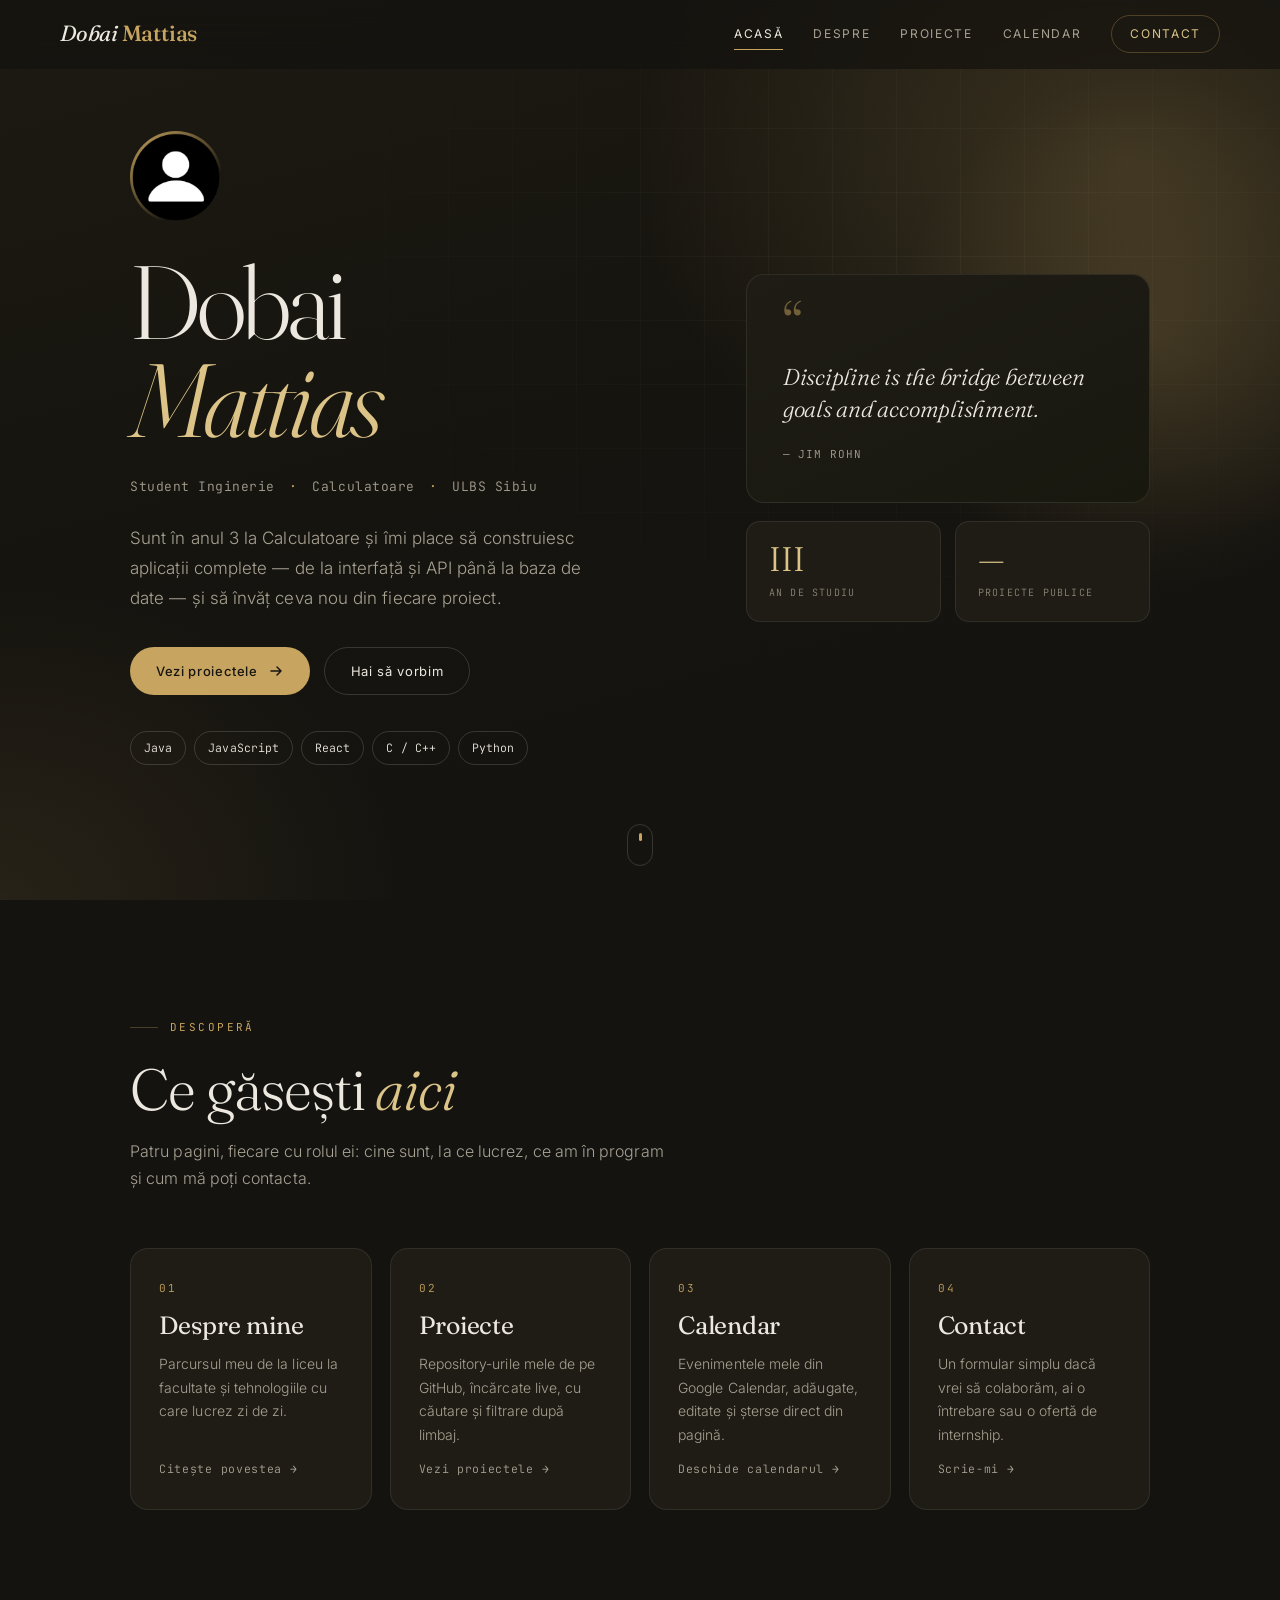
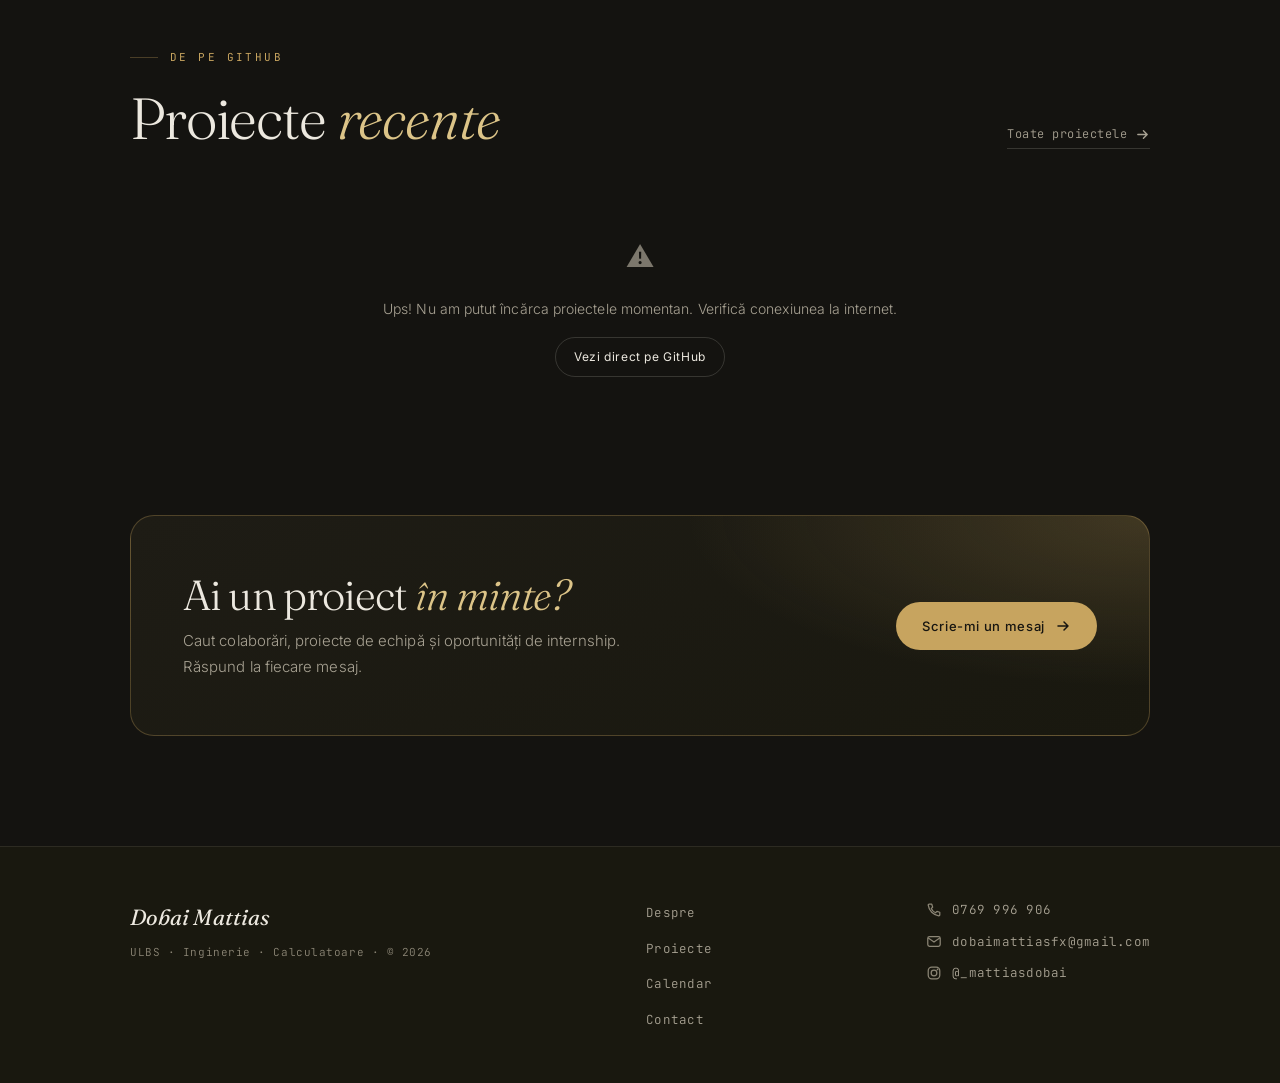
==== commit 8e95e7b2: "Scos n8n, actualizat limbajele din Despre Co-Authored-By: Claude Opus 5.5 <noreply@anthropic.com>" ====
--- a/index.html
+++ b/index.html
@@ -6,7 +6,7 @@
   <meta name="description" content="Portofoliul lui Dobai Mattias, student la Calculatoare, ULBS Sibiu: proiecte, parcurs, calendar și contact.">
   <meta name="theme-color" content="#141310">
   <title>Dobai Mattias — Portofoliu</title>
-  <link rel="icon" href="data:image/svg+xml,%3Csvg xmlns='http://www.w3.org/2000/svg' viewBox='0 0 64 64'%3E%3Crect width='64' height='64' rx='14' fill='%23141310'/%3E%3Ctext x='32' y='44' text-anchor='middle' font-family='Georgia,serif' font-style='italic' font-size='36' fill='%23c7a45f'%3EM%3C/text%3E%3C/svg%3E">
+  <link rel="icon" href="data:image/svg+xml,%3Csvg%20xmlns='http://www.w3.org/2000/svg'%20viewBox='0%200%2064%2064'%3E%3Crect%20width='64'%20height='64'%20rx='14'%20fill='%23141310'/%3E%3Ctext%20x='32'%20y='44'%20text-anchor='middle'%20font-family='Georgia,serif'%20font-style='italic'%20font-size='36'%20fill='%23c7a45f'%3EM%3C/text%3E%3C/svg%3E">
   <link rel="preconnect" href="https://fonts.googleapis.com">
   <link rel="preconnect" href="https://fonts.gstatic.com" crossorigin>
   <link rel="preconnect" href="https://api.github.com" crossorigin>
@@ -41,35 +41,34 @@
           <div class="hero-photo reveal">
             <img src="images/profile.png" alt="Fotografie de profil Dobai Mattias" width="88" height="88">
           </div>
-          <h1 class="hero-title reveal d1" id="hero-title">Dobai<br><span class="ln2">Mattias</span></h1>
-          <p class="hero-role reveal d2">Student Inginerie <span class="div">·</span> Calculatoare <span class="div">·</span> ULBS Sibiu</p>
-          <p class="hero-bio reveal d3">Sunt în anul 3 la Calculatoare și îmi place să construiesc aplicații complete — de la interfață și API până la baza de date — și să învăț ceva nou din fiecare proiect.</p>
-          <div class="hero-cta reveal d4">
-            <a href="projects.html" class="btn btn-pri">
+          <h1 class="hero-title reveal delay-1" id="hero-title">Dobai<br><span class="title-accent">Mattias</span></h1>
+          <p class="hero-role reveal delay-2">Student Inginerie <span class="separator">·</span> Calculatoare <span class="separator">·</span> ULBS Sibiu</p>
+          <p class="hero-bio reveal delay-3">Sunt în anul 3 la Calculatoare și îmi place să construiesc aplicații complete — de la interfață și API până la baza de date — și să învăț ceva nou din fiecare proiect.</p>
+          <div class="hero-cta reveal delay-4">
+            <a href="projects.html" class="btn btn-primary">
               Vezi proiectele
               <svg viewBox="0 0 16 16" fill="none" aria-hidden="true"><path d="M3 8h10M9 4l4 4-4 4" stroke="currentColor" stroke-width="1.5" stroke-linecap="round" stroke-linejoin="round"/></svg>
             </a>
-            <a href="contact.html" class="btn btn-out">Hai să vorbim</a>
+            <a href="contact.html" class="btn btn-outline">Hai să vorbim</a>
           </div>
-          <ul class="hero-stack reveal d5">
+          <ul class="hero-stack reveal delay-5">
             <li class="chip-tech">Java</li>
             <li class="chip-tech">JavaScript</li>
             <li class="chip-tech">React</li>
             <li class="chip-tech">C / C++</li>
-            <li class="chip-tech">n8n</li>
             <li class="chip-tech">Python</li>
           </ul>
         </div>
 
-        <div class="hero-side reveal d4">
+        <div class="hero-side reveal delay-4">
           <figure class="quote-card">
             <div class="quote-mark" aria-hidden="true">“</div>
             <blockquote class="quote-text">Discipline is the bridge between goals and accomplishment.</blockquote>
             <figcaption class="quote-author">— Jim Rohn</figcaption>
           </figure>
-          <div class="mini-stats">
-            <div class="mini"><div class="num">III</div><div class="lbl">An de studiu</div></div>
-            <div class="mini"><div class="num" id="repoCount">—</div><div class="lbl">Proiecte publice</div></div>
+          <div class="stat-grid">
+            <div class="stat-card"><div class="stat-value">III</div><div class="stat-label">An de studiu</div></div>
+            <div class="stat-card"><div class="stat-value" id="repoCount">—</div><div class="stat-label">Proiecte publice</div></div>
           </div>
         </div>
       </div>
@@ -77,32 +76,32 @@
     </section>
 
     <section class="section" id="descopera" aria-labelledby="descopera-title">
-      <div class="sec-hdr reveal">
+      <div class="section-header reveal">
         <p class="eyebrow">Descoperă</p>
-        <h2 class="sec-title" id="descopera-title">Ce găsești <em>aici</em></h2>
-        <p class="sec-desc">Patru pagini, fiecare cu rolul ei: cine sunt, la ce lucrez, ce am în program și cum mă poți contacta.</p>
+        <h2 class="section-title" id="descopera-title">Ce găsești <em>aici</em></h2>
+        <p class="section-desc">Patru pagini, fiecare cu rolul ei: cine sunt, la ce lucrez, ce am în program și cum mă poți contacta.</p>
       </div>
       <div class="explore-grid">
         <a class="explore-card reveal" href="about.html">
-          <span class="explore-num">01</span>
+          <span class="explore-number">01</span>
           <h3>Despre mine</h3>
           <p>Parcursul meu de la liceu la facultate și tehnologiile cu care lucrez zi de zi.</p>
           <span class="explore-link">Citește povestea <span aria-hidden="true">→</span></span>
         </a>
-        <a class="explore-card reveal d2" href="projects.html">
-          <span class="explore-num">02</span>
+        <a class="explore-card reveal delay-2" href="projects.html">
+          <span class="explore-number">02</span>
           <h3>Proiecte</h3>
           <p>Repository-urile mele de pe GitHub, încărcate live, cu căutare și filtrare după limbaj.</p>
           <span class="explore-link">Vezi proiectele <span aria-hidden="true">→</span></span>
         </a>
-        <a class="explore-card reveal d3" href="calendar.html">
-          <span class="explore-num">03</span>
+        <a class="explore-card reveal delay-3" href="calendar.html">
+          <span class="explore-number">03</span>
           <h3>Calendar</h3>
           <p>Evenimentele mele din Google Calendar, adăugate, editate și șterse direct din pagină.</p>
           <span class="explore-link">Deschide calendarul <span aria-hidden="true">→</span></span>
         </a>
-        <a class="explore-card reveal d4" href="contact.html">
-          <span class="explore-num">04</span>
+        <a class="explore-card reveal delay-4" href="contact.html">
+          <span class="explore-number">04</span>
           <h3>Contact</h3>
           <p>Un formular simplu dacă vrei să colaborăm, ai o întrebare sau o ofertă de internship.</p>
           <span class="explore-link">Scrie-mi <span aria-hidden="true">→</span></span>
@@ -111,10 +110,10 @@
     </section>
 
     <section class="section section-tight" aria-labelledby="recente-title">
-      <div class="sec-hdr sec-hdr-row reveal">
+      <div class="section-header section-header-row reveal">
         <div>
           <p class="eyebrow">De pe GitHub</p>
-          <h2 class="sec-title" id="recente-title">Proiecte <em>recente</em></h2>
+          <h2 class="section-title" id="recente-title">Proiecte <em>recente</em></h2>
         </div>
         <a href="projects.html" class="text-link">
           Toate proiectele
@@ -122,9 +121,9 @@
         </a>
       </div>
       <div class="repos" id="recentRepos" aria-busy="true">
-        <div class="repo skeleton" aria-hidden="true"><div class="sk sk-title"></div><div class="sk sk-line"></div><div class="sk sk-line short"></div><div class="sk sk-meta"></div></div>
-        <div class="repo skeleton" aria-hidden="true"><div class="sk sk-title"></div><div class="sk sk-line"></div><div class="sk sk-line short"></div><div class="sk sk-meta"></div></div>
-        <div class="repo skeleton" aria-hidden="true"><div class="sk sk-title"></div><div class="sk sk-line"></div><div class="sk sk-line short"></div><div class="sk sk-meta"></div></div>
+        <div class="repo skeleton" aria-hidden="true"><div class="skeleton-block skeleton-title"></div><div class="skeleton-block skeleton-line"></div><div class="skeleton-block skeleton-line short"></div><div class="skeleton-block skeleton-meta"></div></div>
+        <div class="repo skeleton" aria-hidden="true"><div class="skeleton-block skeleton-title"></div><div class="skeleton-block skeleton-line"></div><div class="skeleton-block skeleton-line short"></div><div class="skeleton-block skeleton-meta"></div></div>
+        <div class="repo skeleton" aria-hidden="true"><div class="skeleton-block skeleton-title"></div><div class="skeleton-block skeleton-line"></div><div class="skeleton-block skeleton-line short"></div><div class="skeleton-block skeleton-meta"></div></div>
       </div>
     </section>
 
@@ -134,7 +133,7 @@
           <h2 id="cta-title">Ai un proiect <em>în minte?</em></h2>
           <p>Caut colaborări, proiecte de echipă și oportunități de internship. Răspund la fiecare mesaj.</p>
         </div>
-        <a href="contact.html" class="btn btn-pri">
+        <a href="contact.html" class="btn btn-primary">
           Scrie-mi un mesaj
           <svg viewBox="0 0 16 16" fill="none" aria-hidden="true"><path d="M3 8h10M9 4l4 4-4 4" stroke="currentColor" stroke-width="1.5" stroke-linecap="round" stroke-linejoin="round"/></svg>
         </a>
@@ -157,15 +156,15 @@
         </ul>
       </nav>
       <div class="footer-contact">
-        <a class="fc-link" href="tel:+40769996906">
+        <a class="footer-link" href="tel:+40769996906">
           <svg viewBox="0 0 18 18" fill="none" aria-hidden="true"><path d="M3.5 2.5h3l1 3.2-1.6 1.6a9.5 9.5 0 004.8 4.8l1.6-1.6 3.2 1v3a1 1 0 01-1.1 1A13.8 13.8 0 012.5 3.6a1 1 0 011-1.1z" stroke="currentColor" stroke-width="1.4" stroke-linejoin="round"/></svg>
           0769&nbsp;996&nbsp;906
         </a>
-        <a class="fc-link" href="mailto:dobaimattiasfx@gmail.com">
+        <a class="footer-link" href="mailto:dobaimattiasfx@gmail.com">
           <svg viewBox="0 0 18 18" fill="none" aria-hidden="true"><rect x="2" y="4" width="14" height="11" rx="2" stroke="currentColor" stroke-width="1.4"/><path d="M2.5 5.5L9 10l6.5-4.5" stroke="currentColor" stroke-width="1.4"/></svg>
           dobaimattiasfx@gmail.com
         </a>
-        <a class="fc-link" href="https://instagram.com/_mattiasdobai" target="_blank" rel="noopener">
+        <a class="footer-link" href="https://instagram.com/_mattiasdobai" target="_blank" rel="noopener">
           <svg viewBox="0 0 18 18" fill="none" aria-hidden="true"><rect x="2.5" y="2.5" width="13" height="13" rx="4" stroke="currentColor" stroke-width="1.4"/><circle cx="9" cy="9" r="3.2" stroke="currentColor" stroke-width="1.4"/><circle cx="13" cy="5" r="1" fill="currentColor"/></svg>
           @_mattiasdobai
         </a>
--- a/css/style.css
+++ b/css/style.css
@@ -1,30 +1,30 @@
 :root {
-  --bg: #141310;
-  --bg2: #19180f;
-  --surf: #1e1c15;
-  --surf2: #252319;
-  --line: rgba(236, 232, 223, 0.09);
-  --line2: rgba(236, 232, 223, 0.16);
-  --ink: #ece8df;
-  --ink2: #a8a293;
-  --ink3: #8c8676;
-  --gold: #c7a45f;
-  --gold2: #dcc488;
-  --gold-soft: rgba(199, 164, 95, 0.12);
-  --gold-line: rgba(199, 164, 95, 0.3);
-  --danger: #e07b6a;
-  --danger-soft: rgba(224, 123, 106, 0.12);
-  --danger-line: rgba(224, 123, 106, 0.4);
-  --ok: #8fbf8a;
-  --ok-soft: rgba(143, 191, 138, 0.1);
-  --ok-line: rgba(143, 191, 138, 0.4);
-  --fd: "Fraunces", Georgia, serif;
-  --fb: "Inter", system-ui, sans-serif;
-  --fm: "JetBrains Mono", ui-monospace, monospace;
-  --navh: 68px;
-  --maxw: 1100px;
-  --radius: 18px;
-  --ease: cubic-bezier(0.2, 0.8, 0.2, 1);
+  --color-bg: #141310;
+  --color-bg-alt: #19180f;
+  --color-surface: #1e1c15;
+  --color-surface-hover: #252319;
+  --color-border: rgba(236, 232, 223, 0.09);
+  --color-border-strong: rgba(236, 232, 223, 0.16);
+  --color-text: #ece8df;
+  --color-text-muted: #a8a293;
+  --color-text-subtle: #8c8676;
+  --color-accent: #c7a45f;
+  --color-accent-light: #dcc488;
+  --color-accent-bg: rgba(199, 164, 95, 0.12);
+  --color-accent-border: rgba(199, 164, 95, 0.3);
+  --color-error: #e07b6a;
+  --color-error-bg: rgba(224, 123, 106, 0.12);
+  --color-error-border: rgba(224, 123, 106, 0.4);
+  --color-success: #8fbf8a;
+  --color-success-bg: rgba(143, 191, 138, 0.1);
+  --color-success-border: rgba(143, 191, 138, 0.4);
+  --font-display: "Fraunces", Georgia, serif;
+  --font-body: "Inter", system-ui, sans-serif;
+  --font-mono: "JetBrains Mono", ui-monospace, monospace;
+  --header-height: 68px;
+  --max-width: 1100px;
+  --radius-card: 18px;
+  --ease-smooth: cubic-bezier(0.2, 0.8, 0.2, 1);
 }
 
 *,
@@ -36,14 +36,14 @@
 }
 
 html {
-  scroll-padding-top: calc(var(--navh) + 16px);
+  scroll-padding-top: calc(var(--header-height) + 16px);
   -webkit-text-size-adjust: 100%;
 }
 
 body {
-  background: var(--bg);
-  color: var(--ink);
-  font-family: var(--fb);
+  background: var(--color-bg);
+  color: var(--color-text);
+  font-family: var(--font-body);
   font-size: 15px;
   line-height: 1.7;
   font-weight: 300;
@@ -96,8 +96,8 @@
 }
 
 ::selection {
-  background: var(--gold-soft);
-  color: var(--gold2);
+  background: var(--color-accent-bg);
+  color: var(--color-accent-light);
 }
 
 ::-webkit-scrollbar {
@@ -110,16 +110,16 @@
 }
 
 ::-webkit-scrollbar-thumb {
-  background: var(--surf2);
+  background: var(--color-surface-hover);
   border-radius: 99px;
 }
 
 ::-webkit-scrollbar-thumb:hover {
-  background: var(--ink3);
+  background: var(--color-text-subtle);
 }
 
 :focus-visible {
-  outline: 2px solid var(--gold2);
+  outline: 2px solid var(--color-accent-light);
   outline-offset: 3px;
 }
 
@@ -144,7 +144,7 @@
   left: 16px;
   top: -80px;
   z-index: 1100;
-  background: var(--gold);
+  background: var(--color-accent);
   color: #171510;
   font-weight: 500;
   font-size: 13px;
@@ -159,7 +159,7 @@
 
 .container {
   width: 100%;
-  max-width: var(--maxw);
+  max-width: var(--max-width);
   margin: 0 auto;
   padding: 0 40px;
 }
@@ -179,12 +179,12 @@
 
 .header.scrolled {
   background: rgba(20, 19, 16, 0.92);
-  border-bottom-color: var(--line);
+  border-bottom-color: var(--color-border);
   box-shadow: 0 10px 30px rgba(0, 0, 0, 0.25);
 }
 
 .nav {
-  height: var(--navh);
+  height: var(--header-height);
   max-width: 1240px;
   margin: 0 auto;
   padding: 0 40px;
@@ -195,17 +195,17 @@
 }
 
 .logo {
-  font-family: var(--fd);
+  font-family: var(--font-display);
   font-size: 22px;
   font-weight: 400;
   font-style: italic;
   letter-spacing: -0.01em;
-  color: var(--ink);
+  color: var(--color-text);
   transition: opacity 0.25s;
 }
 
 .logo b {
-  color: var(--gold);
+  color: var(--color-accent);
   font-style: normal;
   font-weight: 500;
 }
@@ -223,7 +223,7 @@
 .nav-link {
   display: inline-block;
   font-size: 12px;
-  color: var(--ink2);
+  color: var(--color-text-muted);
   letter-spacing: 0.14em;
   text-transform: uppercase;
   font-weight: 400;
@@ -239,13 +239,13 @@
   right: 100%;
   bottom: 0;
   height: 1px;
-  background: var(--gold);
-  transition: right 0.3s var(--ease);
+  background: var(--color-accent);
+  transition: right 0.3s var(--ease-smooth);
 }
 
 .nav-link:hover,
 .nav-link[aria-current="page"] {
-  color: var(--ink);
+  color: var(--color-text);
 }
 
 .nav-link:hover::after,
@@ -254,8 +254,8 @@
 }
 
 .nav-cta {
-  color: var(--gold2);
-  border: 1px solid var(--gold-line);
+  color: var(--color-accent-light);
+  border: 1px solid var(--color-accent-border);
   border-radius: 99px;
   padding: 8px 18px;
   transition: color 0.25s, background 0.25s, border-color 0.25s;
@@ -267,8 +267,8 @@
 
 .nav-cta:hover,
 .nav-cta[aria-current="page"] {
-  color: var(--gold2);
-  background: var(--gold-soft);
+  color: var(--color-accent-light);
+  background: var(--color-accent-bg);
 }
 
 .hamburger {
@@ -276,7 +276,7 @@
   width: 44px;
   height: 44px;
   border-radius: 12px;
-  border: 1px solid var(--line2);
+  border: 1px solid var(--color-border-strong);
   flex-direction: column;
   align-items: center;
   justify-content: center;
@@ -285,15 +285,15 @@
 }
 
 .hamburger:hover {
-  border-color: var(--gold-line);
+  border-color: var(--color-accent-border);
 }
 
 .hamburger .bar {
   width: 18px;
   height: 1.5px;
   border-radius: 2px;
-  background: var(--ink);
-  transition: transform 0.3s var(--ease), opacity 0.2s;
+  background: var(--color-text);
+  transition: transform 0.3s var(--ease-smooth), opacity 0.2s;
 }
 
 .hamburger.active .bar:nth-child(1) {
@@ -320,13 +320,13 @@
   letter-spacing: 0.05em;
   font-weight: 400;
   white-space: nowrap;
-  transition: background 0.25s, color 0.25s, border-color 0.25s, transform 0.25s var(--ease), box-shadow 0.25s;
+  transition: background 0.25s, color 0.25s, border-color 0.25s, transform 0.25s var(--ease-smooth), box-shadow 0.25s;
 }
 
 .btn svg {
   width: 16px;
   height: 16px;
-  transition: transform 0.25s var(--ease);
+  transition: transform 0.25s var(--ease-smooth);
 }
 
 .btn:hover svg {
@@ -344,40 +344,40 @@
   box-shadow: none;
 }
 
-.btn-pri {
-  background: var(--gold);
+.btn-primary {
+  background: var(--color-accent);
   color: #171510;
   font-weight: 500;
 }
 
-.btn-pri:hover:not(:disabled) {
-  background: var(--gold2);
+.btn-primary:hover:not(:disabled) {
+  background: var(--color-accent-light);
   transform: translateY(-2px);
   box-shadow: 0 10px 28px rgba(199, 164, 95, 0.25);
 }
 
-.btn-out {
-  color: var(--ink);
-  border: 1px solid var(--line2);
-}
-
-.btn-out:hover:not(:disabled) {
-  color: var(--gold2);
-  border-color: var(--gold-line);
-  background: var(--gold-soft);
+.btn-outline {
+  color: var(--color-text);
+  border: 1px solid var(--color-border-strong);
+}
+
+.btn-outline:hover:not(:disabled) {
+  color: var(--color-accent-light);
+  border-color: var(--color-accent-border);
+  background: var(--color-accent-bg);
   transform: translateY(-2px);
 }
 
-.btn-dng {
-  color: var(--danger);
-  border: 1px solid var(--danger-line);
-}
-
-.btn-dng:hover {
-  background: var(--danger-soft);
-}
-
-.btn-sm {
+.btn-danger {
+  color: var(--color-error);
+  border: 1px solid var(--color-error-border);
+}
+
+.btn-danger:hover {
+  background: var(--color-error-bg);
+}
+
+.btn-small {
   height: 40px;
   padding: 0 18px;
   font-size: 12px;
@@ -391,8 +391,8 @@
   letter-spacing: 0.08em;
   text-transform: uppercase;
   font-weight: 400;
-  color: var(--ink);
-  border: 1px solid var(--line2);
+  color: var(--color-text);
+  border: 1px solid var(--color-border-strong);
   display: inline-flex;
   align-items: center;
   gap: 10px;
@@ -400,26 +400,26 @@
 }
 
 .btn-auth:hover {
-  border-color: var(--gold-line);
-  color: var(--gold2);
-  background: var(--gold-soft);
-}
-
-.btn-auth .gdot {
+  border-color: var(--color-accent-border);
+  color: var(--color-accent-light);
+  background: var(--color-accent-bg);
+}
+
+.btn-auth .status-dot {
   width: 7px;
   height: 7px;
   border-radius: 50%;
-  background: var(--ink3);
+  background: var(--color-text-subtle);
   transition: background 0.25s, box-shadow 0.25s;
 }
 
 .btn-auth.on {
-  border-color: var(--gold-line);
-  color: var(--gold2);
-}
-
-.btn-auth.on .gdot {
-  background: var(--ok);
+  border-color: var(--color-accent-border);
+  color: var(--color-accent-light);
+}
+
+.btn-auth.on .status-dot {
+  background: var(--color-success);
   box-shadow: 0 0 0 3px rgba(143, 191, 138, 0.2);
 }
 
@@ -427,18 +427,18 @@
   display: inline-flex;
   align-items: center;
   gap: 8px;
-  font-family: var(--fm);
+  font-family: var(--font-mono);
   font-size: 12px;
   letter-spacing: 0.04em;
-  color: var(--ink2);
+  color: var(--color-text-muted);
   padding: 4px 0;
-  border-bottom: 1px solid var(--line2);
+  border-bottom: 1px solid var(--color-border-strong);
   transition: color 0.25s, border-color 0.25s, gap 0.25s;
 }
 
 .text-link:hover {
-  color: var(--gold2);
-  border-color: var(--gold-line);
+  color: var(--color-accent-light);
+  border-color: var(--color-accent-border);
   gap: 12px;
 }
 
@@ -448,7 +448,7 @@
 }
 
 .section {
-  max-width: var(--maxw);
+  max-width: var(--max-width);
   margin: 0 auto;
   padding: 110px 40px;
 }
@@ -461,10 +461,10 @@
   display: inline-flex;
   align-items: center;
   gap: 12px;
-  font-family: var(--fm);
+  font-family: var(--font-mono);
   font-size: 11px;
   font-weight: 400;
-  color: var(--gold);
+  color: var(--color-accent);
   letter-spacing: 0.22em;
   text-transform: uppercase;
   margin-bottom: 22px;
@@ -474,35 +474,35 @@
   content: "";
   width: 28px;
   height: 1px;
-  background: var(--gold-line);
-}
-
-.sec-title {
-  font-family: var(--fd);
+  background: var(--color-accent-border);
+}
+
+.section-title {
+  font-family: var(--font-display);
   font-weight: 300;
   font-size: clamp(34px, 5.5vw, 58px);
   line-height: 1.05;
   letter-spacing: -0.02em;
 }
 
-.sec-title em {
+.section-title em {
   font-style: italic;
-  color: var(--gold2);
-}
-
-.sec-desc {
+  color: var(--color-accent-light);
+}
+
+.section-desc {
   margin-top: 18px;
-  color: var(--ink2);
+  color: var(--color-text-muted);
   max-width: 540px;
   font-size: 16px;
   line-height: 1.7;
 }
 
-.sec-hdr {
+.section-header {
   margin-bottom: 56px;
 }
 
-.sec-hdr-row {
+.section-header-row {
   display: flex;
   align-items: flex-end;
   justify-content: space-between;
@@ -516,13 +516,13 @@
   min-height: 100svh;
   display: flex;
   align-items: center;
-  padding: calc(var(--navh) + 48px) 0 120px;
+  padding: calc(var(--header-height) + 48px) 0 120px;
   overflow: hidden;
   isolation: isolate;
   background:
     radial-gradient(55% 60% at 88% 18%, rgba(199, 164, 95, 0.2), transparent 70%),
     radial-gradient(45% 50% at 0% 100%, rgba(199, 164, 95, 0.1), transparent 70%),
-    linear-gradient(165deg, #1d1a12 0%, #16140f 45%, var(--bg) 100%);
+    linear-gradient(165deg, #1d1a12 0%, #16140f 45%, var(--color-bg) 100%);
 }
 
 .hero::before {
@@ -531,8 +531,8 @@
   inset: 0;
   z-index: -1;
   background-image:
-    linear-gradient(var(--line) 1px, transparent 1px),
-    linear-gradient(90deg, var(--line) 1px, transparent 1px);
+    linear-gradient(var(--color-border) 1px, transparent 1px),
+    linear-gradient(90deg, var(--color-border) 1px, transparent 1px);
   background-size: 64px 64px;
   -webkit-mask-image: radial-gradient(70% 60% at 72% 30%, #000, transparent 75%);
   mask-image: radial-gradient(70% 60% at 72% 30%, #000, transparent 75%);
@@ -560,7 +560,7 @@
 
 .hero-inner {
   width: 100%;
-  max-width: var(--maxw);
+  max-width: var(--max-width);
   margin: 0 auto;
   padding: 0 40px;
   display: grid;
@@ -575,7 +575,7 @@
   border-radius: 50%;
   margin-bottom: 30px;
   padding: 2px;
-  background: linear-gradient(140deg, var(--gold), transparent 70%);
+  background: linear-gradient(140deg, var(--color-accent), transparent 70%);
 }
 
 .hero-photo img {
@@ -586,34 +586,34 @@
 }
 
 .hero-title {
-  font-family: var(--fd);
+  font-family: var(--font-display);
   font-weight: 300;
   font-size: clamp(54px, 9vw, 104px);
   line-height: 0.94;
   letter-spacing: -0.035em;
 }
 
-.hero-title .ln2 {
+.hero-title .title-accent {
   font-style: italic;
-  color: var(--gold2);
+  color: var(--color-accent-light);
 }
 
 .hero-role {
-  font-family: var(--fm);
+  font-family: var(--font-mono);
   font-size: 13px;
-  color: var(--ink2);
+  color: var(--color-text-muted);
   margin: 26px 0;
   letter-spacing: 0.04em;
   line-height: 1.8;
 }
 
-.hero-role .div {
-  color: var(--gold);
+.hero-role .separator {
+  color: var(--color-accent);
   margin: 0 6px;
 }
 
 .hero-bio {
-  color: var(--ink2);
+  color: var(--color-text-muted);
   max-width: 470px;
   font-size: 17px;
   line-height: 1.75;
@@ -635,19 +635,19 @@
 }
 
 .chip-tech {
-  font-family: var(--fm);
+  font-family: var(--font-mono);
   font-size: 11.5px;
-  color: var(--ink);
-  border: 1px solid var(--line2);
+  color: var(--color-text);
+  border: 1px solid var(--color-border-strong);
   padding: 6px 13px;
   border-radius: 99px;
-  transition: border-color 0.25s, color 0.25s, background 0.25s, transform 0.25s var(--ease);
+  transition: border-color 0.25s, color 0.25s, background 0.25s, transform 0.25s var(--ease-smooth);
 }
 
 .chip-tech:hover {
-  border-color: var(--gold-line);
-  color: var(--gold2);
-  background: var(--gold-soft);
+  border-color: var(--color-accent-border);
+  color: var(--color-accent-light);
+  background: var(--color-accent-bg);
   transform: translateY(-2px);
 }
 
@@ -658,78 +658,78 @@
 }
 
 .quote-card {
-  background: linear-gradient(155deg, var(--surf), var(--bg2));
-  border: 1px solid var(--line);
-  border-radius: var(--radius);
+  background: linear-gradient(155deg, var(--color-surface), var(--color-bg-alt));
+  border: 1px solid var(--color-border);
+  border-radius: var(--radius-card);
   padding: 38px 36px;
   position: relative;
   overflow: hidden;
-  transition: border-color 0.3s, transform 0.4s var(--ease);
+  transition: border-color 0.3s, transform 0.4s var(--ease-smooth);
 }
 
 .quote-card:hover {
-  border-color: var(--gold-line);
+  border-color: var(--color-accent-border);
   transform: translateY(-4px);
 }
 
 .quote-mark {
-  font-family: var(--fd);
+  font-family: var(--font-display);
   font-size: 64px;
   line-height: 0.4;
-  color: var(--gold);
+  color: var(--color-accent);
   opacity: 0.5;
   height: 30px;
 }
 
 .quote-text {
-  font-family: var(--fd);
+  font-family: var(--font-display);
   font-weight: 300;
   font-style: italic;
   font-size: 23px;
   line-height: 1.4;
   letter-spacing: -0.01em;
-  color: var(--ink);
+  color: var(--color-text);
   margin: 18px 0 20px;
 }
 
 .quote-author {
-  font-family: var(--fm);
+  font-family: var(--font-mono);
   font-size: 11px;
-  color: var(--ink2);
+  color: var(--color-text-muted);
   letter-spacing: 0.08em;
   text-transform: uppercase;
 }
 
-.mini-stats {
+.stat-grid {
   display: grid;
   grid-template-columns: 1fr 1fr;
   gap: 14px;
 }
 
-.mini {
-  background: var(--surf);
-  border: 1px solid var(--line);
+.stat-card {
+  background: var(--color-surface);
+  border: 1px solid var(--color-border);
   border-radius: 14px;
   padding: 20px 22px;
   transition: border-color 0.3s;
 }
 
-.mini:hover {
-  border-color: var(--gold-line);
-}
-
-.mini .num {
-  font-family: var(--fd);
+.stat-card:hover {
+  border-color: var(--color-accent-border);
+}
+
+.stat-card .stat-value {
+  font-family: var(--font-display);
   font-weight: 300;
   font-size: 34px;
-  color: var(--gold2);
+  color: var(--color-accent-light);
   line-height: 1;
 }
 
-.mini .lbl {
-  font-family: var(--fm);
+.stat-card .stat-label {
+  font-family: var(--font-mono);
   font-size: 10px;
-  color: var(--ink3);
+  color: var(--color-text-subtle);
   letter-spacing: 0.12em;
   text-transform: uppercase;
   margin-top: 8px;
@@ -742,7 +742,7 @@
   transform: translateX(-50%);
   width: 26px;
   height: 42px;
-  border: 1px solid var(--line2);
+  border: 1px solid var(--color-border-strong);
   border-radius: 99px;
   display: flex;
   justify-content: center;
@@ -751,14 +751,14 @@
 }
 
 .scroll-cue:hover {
-  border-color: var(--gold-line);
+  border-color: var(--color-accent-border);
 }
 
 .scroll-cue span {
   width: 3px;
   height: 8px;
   border-radius: 3px;
-  background: var(--gold);
+  background: var(--color-accent);
   animation: cue 1.8s ease-in-out infinite;
 }
 
@@ -778,13 +778,13 @@
 
 .page-hero {
   position: relative;
-  padding: calc(var(--navh) + 90px) 0 72px;
+  padding: calc(var(--header-height) + 90px) 0 72px;
   overflow: hidden;
   isolation: isolate;
-  border-bottom: 1px solid var(--line);
+  border-bottom: 1px solid var(--color-border);
   background:
     radial-gradient(50% 90% at 88% 0%, rgba(199, 164, 95, 0.17), transparent 70%),
-    linear-gradient(180deg, #1b1912 0%, var(--bg) 100%);
+    linear-gradient(180deg, #1b1912 0%, var(--color-bg) 100%);
 }
 
 .page-hero::before {
@@ -793,8 +793,8 @@
   inset: 0;
   z-index: -1;
   background-image:
-    linear-gradient(var(--line) 1px, transparent 1px),
-    linear-gradient(90deg, var(--line) 1px, transparent 1px);
+    linear-gradient(var(--color-border) 1px, transparent 1px),
+    linear-gradient(90deg, var(--color-border) 1px, transparent 1px);
   background-size: 64px 64px;
   -webkit-mask-image: radial-gradient(60% 90% at 85% 0%, #000, transparent 75%);
   mask-image: radial-gradient(60% 90% at 85% 0%, #000, transparent 75%);
@@ -810,7 +810,7 @@
 }
 
 .page-title {
-  font-family: var(--fd);
+  font-family: var(--font-display);
   font-weight: 300;
   font-size: clamp(42px, 7vw, 78px);
   line-height: 1;
@@ -819,37 +819,37 @@
 
 .page-title em {
   font-style: italic;
-  color: var(--gold2);
+  color: var(--color-accent-light);
 }
 
 .page-lead {
   margin-top: 22px;
   max-width: 580px;
-  color: var(--ink2);
+  color: var(--color-text-muted);
   font-size: 17px;
 }
 
-.gh-link {
-  font-family: var(--fm);
+.github-link {
+  font-family: var(--font-mono);
   font-size: 12px;
-  color: var(--ink2);
+  color: var(--color-text-muted);
   letter-spacing: 0.04em;
   display: inline-flex;
   align-items: center;
   gap: 8px;
   padding: 10px 18px;
-  border: 1px solid var(--line2);
+  border: 1px solid var(--color-border-strong);
   border-radius: 99px;
   transition: color 0.25s, border-color 0.25s, background 0.25s;
 }
 
-.gh-link:hover {
-  color: var(--gold2);
-  border-color: var(--gold-line);
-  background: var(--gold-soft);
-}
-
-.gh-link svg {
+.github-link:hover {
+  color: var(--color-accent-light);
+  border-color: var(--color-accent-border);
+  background: var(--color-accent-bg);
+}
+
+.github-link svg {
   width: 16px;
   height: 16px;
 }
@@ -867,18 +867,18 @@
   gap: 12px;
   min-height: 250px;
   padding: 30px 28px;
-  background: var(--surf);
-  border: 1px solid var(--line);
-  border-radius: var(--radius);
+  background: var(--color-surface);
+  border: 1px solid var(--color-border);
+  border-radius: var(--radius-card);
   overflow: hidden;
-  transition: transform 0.35s var(--ease), border-color 0.3s, background 0.3s;
+  transition: transform 0.35s var(--ease-smooth), border-color 0.3s, background 0.3s;
 }
 
 .explore-card::before {
   content: "";
   position: absolute;
   inset: 0;
-  background: radial-gradient(80% 60% at 100% 0%, var(--gold-soft), transparent 70%);
+  background: radial-gradient(80% 60% at 100% 0%, var(--color-accent-bg), transparent 70%);
   opacity: 0;
   transition: opacity 0.35s;
 }
@@ -889,23 +889,23 @@
 
 .explore-card:hover {
   transform: translateY(-6px);
-  border-color: var(--gold-line);
-  background: var(--surf2);
+  border-color: var(--color-accent-border);
+  background: var(--color-surface-hover);
 }
 
 .explore-card:hover::before {
   opacity: 1;
 }
 
-.explore-num {
-  font-family: var(--fm);
+.explore-number {
+  font-family: var(--font-mono);
   font-size: 11px;
-  color: var(--gold);
+  color: var(--color-accent);
   letter-spacing: 0.2em;
 }
 
 .explore-card h3 {
-  font-family: var(--fd);
+  font-family: var(--font-display);
   font-weight: 400;
   font-size: 25px;
   letter-spacing: -0.01em;
@@ -913,7 +913,7 @@
 }
 
 .explore-card p {
-  color: var(--ink2);
+  color: var(--color-text-muted);
   font-size: 14px;
   flex: 1;
 }
@@ -922,15 +922,15 @@
   display: inline-flex;
   align-items: center;
   gap: 8px;
-  font-family: var(--fm);
+  font-family: var(--font-mono);
   font-size: 11.5px;
-  color: var(--ink2);
+  color: var(--color-text-muted);
   letter-spacing: 0.06em;
   transition: color 0.25s, gap 0.25s;
 }
 
 .explore-card:hover .explore-link {
-  color: var(--gold2);
+  color: var(--color-accent-light);
   gap: 12px;
 }
 
@@ -946,16 +946,16 @@
   gap: 14px;
   min-height: 190px;
   padding: 26px 28px;
-  background: var(--surf);
-  border: 1px solid var(--line);
+  background: var(--color-surface);
+  border: 1px solid var(--color-border);
   border-radius: 16px;
-  transition: transform 0.3s var(--ease), border-color 0.3s, background 0.3s, box-shadow 0.3s;
+  transition: transform 0.3s var(--ease-smooth), border-color 0.3s, background 0.3s, box-shadow 0.3s;
 }
 
 .repo:hover {
   transform: translateY(-4px);
-  border-color: var(--gold-line);
-  background: var(--surf2);
+  border-color: var(--color-accent-border);
+  background: var(--color-surface-hover);
   box-shadow: 0 18px 40px rgba(0, 0, 0, 0.25);
 }
 
@@ -967,12 +967,12 @@
 }
 
 .repo-name {
-  font-family: var(--fd);
+  font-family: var(--font-display);
   font-weight: 400;
   font-size: 21px;
   letter-spacing: -0.01em;
   line-height: 1.25;
-  color: var(--ink);
+  color: var(--color-text);
   display: flex;
   align-items: center;
   gap: 9px;
@@ -983,7 +983,7 @@
 .repo-name svg {
   width: 17px;
   height: 17px;
-  color: var(--gold);
+  color: var(--color-accent);
   flex-shrink: 0;
 }
 
@@ -991,18 +991,18 @@
   width: 32px;
   height: 32px;
   border-radius: 50%;
-  border: 1px solid var(--line2);
+  border: 1px solid var(--color-border-strong);
   display: flex;
   align-items: center;
   justify-content: center;
-  color: var(--ink2);
+  color: var(--color-text-muted);
   flex-shrink: 0;
-  transition: border-color 0.25s, color 0.25s, transform 0.3s var(--ease);
+  transition: border-color 0.25s, color 0.25s, transform 0.3s var(--ease-smooth);
 }
 
 .repo:hover .repo-arrow {
-  border-color: var(--gold-line);
-  color: var(--gold2);
+  border-color: var(--color-accent-border);
+  color: var(--color-accent-light);
   transform: rotate(45deg);
 }
 
@@ -1011,16 +1011,16 @@
   height: 14px;
 }
 
-.repo-desc {
+.repo-description {
   font-size: 14px;
-  color: var(--ink2);
+  color: var(--color-text-muted);
   line-height: 1.6;
   flex: 1;
 }
 
-.repo-desc.empty {
+.repo-description.empty {
   font-style: italic;
-  color: var(--ink3);
+  color: var(--color-text-subtle);
 }
 
 .repo-meta {
@@ -1028,30 +1028,30 @@
   align-items: center;
   flex-wrap: wrap;
   gap: 8px 18px;
-  font-family: var(--fm);
+  font-family: var(--font-mono);
   font-size: 11px;
-  color: var(--ink3);
+  color: var(--color-text-subtle);
   letter-spacing: 0.03em;
   padding-top: 14px;
-  border-top: 1px solid var(--line);
-}
-
-.repo-lang,
+  border-top: 1px solid var(--color-border);
+}
+
+.repo-language,
 .repo-stat {
   display: inline-flex;
   align-items: center;
   gap: 6px;
 }
 
-.repo-lang {
-  color: var(--ink2);
-}
-
-.lang-dot {
+.repo-language {
+  color: var(--color-text-muted);
+}
+
+.language-dot {
   width: 9px;
   height: 9px;
   border-radius: 50%;
-  background: var(--gold);
+  background: var(--color-accent);
 }
 
 .repo-stat svg {
@@ -1059,7 +1059,7 @@
   height: 12px;
 }
 
-.repos > .st {
+.repos > .state-box {
   grid-column: 1 / -1;
 }
 
@@ -1067,28 +1067,28 @@
   pointer-events: none;
 }
 
-.sk {
+.skeleton-block {
   border-radius: 6px;
-  background: linear-gradient(90deg, var(--surf2) 25%, #2f2c21 50%, var(--surf2) 75%);
+  background: linear-gradient(90deg, var(--color-surface-hover) 25%, #2f2c21 50%, var(--color-surface-hover) 75%);
   background-size: 200% 100%;
   animation: shimmer 1.4s linear infinite;
 }
 
-.sk-title {
+.skeleton-title {
   height: 22px;
   width: 60%;
 }
 
-.sk-line {
+.skeleton-line {
   height: 12px;
   width: 100%;
 }
 
-.sk-line.short {
+.skeleton-line.short {
   width: 70%;
 }
 
-.sk-meta {
+.skeleton-meta {
   height: 12px;
   width: 45%;
   margin-top: auto;
@@ -1110,15 +1110,15 @@
   display: grid;
   grid-template-columns: 1fr 1.1fr;
   margin-bottom: 80px;
-  background: linear-gradient(155deg, var(--surf), var(--bg2));
-  border: 1px solid var(--line);
+  background: linear-gradient(155deg, var(--color-surface), var(--color-bg-alt));
+  border: 1px solid var(--color-border);
   border-radius: 22px;
   overflow: hidden;
   transition: border-color 0.3s;
 }
 
 .featured:hover {
-  border-color: var(--gold-line);
+  border-color: var(--color-accent-border);
 }
 
 .featured-body {
@@ -1130,19 +1130,19 @@
 }
 
 .badge {
-  font-family: var(--fm);
+  font-family: var(--font-mono);
   font-size: 10.5px;
   letter-spacing: 0.14em;
   text-transform: uppercase;
-  color: var(--gold2);
-  background: var(--gold-soft);
-  border: 1px solid var(--gold-line);
+  color: var(--color-accent-light);
+  background: var(--color-accent-bg);
+  border: 1px solid var(--color-accent-border);
   padding: 5px 12px;
   border-radius: 99px;
 }
 
 .featured-title {
-  font-family: var(--fd);
+  font-family: var(--font-display);
   font-weight: 300;
   font-size: clamp(28px, 3.6vw, 40px);
   line-height: 1.1;
@@ -1150,19 +1150,19 @@
 }
 
 .featured-desc {
-  color: var(--ink2);
+  color: var(--color-text-muted);
   font-size: 15px;
 }
 
 .featured-role {
-  color: var(--ink2);
+  color: var(--color-text-muted);
   font-size: 14px;
   padding-left: 14px;
-  border-left: 2px solid var(--gold-line);
+  border-left: 2px solid var(--color-accent-border);
 }
 
 .featured-role strong {
-  color: var(--ink);
+  color: var(--color-text);
   font-weight: 400;
 }
 
@@ -1173,10 +1173,10 @@
 }
 
 .tags li {
-  font-family: var(--fm);
+  font-family: var(--font-mono);
   font-size: 11px;
-  color: var(--ink);
-  border: 1px solid var(--line2);
+  color: var(--color-text);
+  border: 1px solid var(--color-border-strong);
   padding: 4px 11px;
   border-radius: 99px;
 }
@@ -1198,7 +1198,7 @@
   border-radius: 12px;
   box-shadow: 0 24px 60px rgba(0, 0, 0, 0.5);
   transform: perspective(1200px) rotateY(-7deg) rotateX(2deg);
-  transition: transform 0.6s var(--ease);
+  transition: transform 0.6s var(--ease-smooth);
 }
 
 .featured:hover .featured-visual img {
@@ -1219,10 +1219,10 @@
   gap: 9px;
 }
 
-.filter-lbl {
-  font-family: var(--fm);
+.filter-label {
+  font-family: var(--font-mono);
   font-size: 10px;
-  color: var(--ink3);
+  color: var(--color-text-subtle);
   letter-spacing: 0.14em;
   text-transform: uppercase;
   margin-right: 4px;
@@ -1232,19 +1232,19 @@
   display: inline-flex;
   align-items: center;
   gap: 8px;
-  font-family: var(--fm);
+  font-family: var(--font-mono);
   font-size: 11.5px;
-  color: var(--ink2);
-  border: 1px solid var(--line2);
+  color: var(--color-text-muted);
+  border: 1px solid var(--color-border-strong);
   padding: 7px 16px;
   border-radius: 99px;
   letter-spacing: 0.03em;
-  transition: color 0.25s, border-color 0.25s, background 0.25s, transform 0.25s var(--ease);
+  transition: color 0.25s, border-color 0.25s, background 0.25s, transform 0.25s var(--ease-smooth);
 }
 
 .filter-btn .count {
   font-size: 10.5px;
-  color: var(--ink3);
+  color: var(--color-text-subtle);
 }
 
 .filter-btn:hover {
@@ -1253,19 +1253,19 @@
 
 .filter-btn:hover,
 .filter-btn.active {
-  color: var(--gold2);
-  border-color: var(--gold-line);
-  background: var(--gold-soft);
+  color: var(--color-accent-light);
+  border-color: var(--color-accent-border);
+  background: var(--color-accent-bg);
 }
 
 .filter-btn.active .count {
-  color: var(--gold);
+  color: var(--color-accent);
 }
 
 .results-info {
-  font-family: var(--fm);
+  font-family: var(--font-mono);
   font-size: 11.5px;
-  color: var(--ink3);
+  color: var(--color-text-subtle);
   letter-spacing: 0.04em;
 }
 
@@ -1277,7 +1277,7 @@
 }
 
 .about-text p {
-  color: var(--ink2);
+  color: var(--color-text-muted);
   font-size: 16.5px;
   margin-bottom: 18px;
 }
@@ -1287,7 +1287,7 @@
 }
 
 .about-text strong {
-  color: var(--ink);
+  color: var(--color-text);
   font-weight: 400;
 }
 
@@ -1295,21 +1295,21 @@
   display: grid;
   gap: 18px;
   padding: 30px;
-  background: linear-gradient(155deg, var(--surf), var(--bg2));
-  border: 1px solid var(--line);
-  border-radius: var(--radius);
+  background: linear-gradient(155deg, var(--color-surface), var(--color-bg-alt));
+  border: 1px solid var(--color-border);
+  border-radius: var(--radius-card);
   transition: border-color 0.3s;
 }
 
 .facts:hover {
-  border-color: var(--gold-line);
+  border-color: var(--color-accent-border);
 }
 
 .fact {
   display: grid;
   gap: 2px;
   padding-bottom: 18px;
-  border-bottom: 1px solid var(--line);
+  border-bottom: 1px solid var(--color-border);
 }
 
 .fact:last-child {
@@ -1318,16 +1318,16 @@
 }
 
 .fact dt {
-  font-family: var(--fm);
+  font-family: var(--font-mono);
   font-size: 10.5px;
   letter-spacing: 0.14em;
   text-transform: uppercase;
-  color: var(--gold);
+  color: var(--color-accent);
 }
 
 .fact dd {
   font-size: 15px;
-  color: var(--ink);
+  color: var(--color-text);
 }
 
 .timeline {
@@ -1343,36 +1343,36 @@
   top: 10px;
   bottom: 10px;
   width: 1px;
-  background: linear-gradient(var(--gold-line), var(--line) 85%, transparent);
-}
-
-.tl-item {
+  background: linear-gradient(var(--color-accent-border), var(--color-border) 85%, transparent);
+}
+
+.timeline-item {
   display: grid;
   grid-template-columns: 150px 1fr;
 }
 
-.tl-time {
+.timeline-date {
   padding: 26px 28px 0 0;
   text-align: right;
-  font-family: var(--fm);
+  font-family: var(--font-mono);
   font-size: 11.5px;
-  color: var(--gold);
+  color: var(--color-accent);
   letter-spacing: 0.08em;
   text-transform: uppercase;
   line-height: 1.5;
 }
 
-.tl-card {
+.timeline-card {
   position: relative;
   margin-left: 36px;
   padding: 24px 28px;
-  background: var(--surf);
-  border: 1px solid var(--line);
+  background: var(--color-surface);
+  border: 1px solid var(--color-border);
   border-radius: 16px;
-  transition: transform 0.3s var(--ease), border-color 0.3s, background 0.3s;
-}
-
-.tl-card::before {
+  transition: transform 0.3s var(--ease-smooth), border-color 0.3s, background 0.3s;
+}
+
+.timeline-card::before {
   content: "";
   position: absolute;
   left: -42px;
@@ -1380,43 +1380,43 @@
   width: 11px;
   height: 11px;
   border-radius: 50%;
-  background: var(--bg);
-  border: 2px solid var(--gold);
-  box-shadow: 0 0 0 4px var(--bg);
+  background: var(--color-bg);
+  border: 2px solid var(--color-accent);
+  box-shadow: 0 0 0 4px var(--color-bg);
   transition: background 0.3s, box-shadow 0.3s;
 }
 
-.tl-item:hover .tl-card {
+.timeline-item:hover .timeline-card {
   transform: translateX(6px);
-  border-color: var(--gold-line);
-  background: var(--surf2);
-}
-
-.tl-item:hover .tl-card::before {
-  background: var(--gold);
-  box-shadow: 0 0 0 4px var(--bg), 0 0 0 8px var(--gold-soft);
-}
-
-.tl-card h3 {
-  font-family: var(--fd);
+  border-color: var(--color-accent-border);
+  background: var(--color-surface-hover);
+}
+
+.timeline-item:hover .timeline-card::before {
+  background: var(--color-accent);
+  box-shadow: 0 0 0 4px var(--color-bg), 0 0 0 8px var(--color-accent-bg);
+}
+
+.timeline-card h3 {
+  font-family: var(--font-display);
   font-weight: 400;
   font-size: 21px;
   letter-spacing: -0.01em;
   line-height: 1.3;
 }
 
-.tl-sub {
+.timeline-subtitle {
   font-size: 14px;
-  color: var(--gold2);
+  color: var(--color-accent-light);
   margin: 2px 0 8px;
 }
 
-.tl-card p {
-  color: var(--ink2);
+.timeline-card p {
+  color: var(--color-text-muted);
   font-size: 14.5px;
 }
 
-.tl-card .tags {
+.timeline-card .tags {
   margin-top: 14px;
 }
 
@@ -1428,50 +1428,50 @@
 
 .skill-card {
   padding: 28px 26px;
-  background: var(--surf);
-  border: 1px solid var(--line);
-  border-radius: var(--radius);
-  transition: transform 0.35s var(--ease), border-color 0.3s, background 0.3s;
+  background: var(--color-surface);
+  border: 1px solid var(--color-border);
+  border-radius: var(--radius-card);
+  transition: transform 0.35s var(--ease-smooth), border-color 0.3s, background 0.3s;
 }
 
 .skill-card:hover {
   transform: translateY(-5px);
-  border-color: var(--gold-line);
-  background: var(--surf2);
-}
-
-.skill-ico {
+  border-color: var(--color-accent-border);
+  background: var(--color-surface-hover);
+}
+
+.skill-icon {
   width: 46px;
   height: 46px;
   margin-bottom: 20px;
   border-radius: 12px;
-  border: 1px solid var(--gold-line);
+  border: 1px solid var(--color-accent-border);
   display: flex;
   align-items: center;
   justify-content: center;
-  color: var(--gold);
+  color: var(--color-accent);
   transition: background 0.3s, color 0.3s;
 }
 
-.skill-card:hover .skill-ico {
-  background: var(--gold);
+.skill-card:hover .skill-icon {
+  background: var(--color-accent);
   color: #171510;
 }
 
-.skill-ico svg {
+.skill-icon svg {
   width: 22px;
   height: 22px;
 }
 
 .skill-card h3 {
-  font-family: var(--fd);
+  font-family: var(--font-display);
   font-weight: 400;
   font-size: 21px;
   margin-bottom: 16px;
 }
 
 .cta-band {
-  max-width: var(--maxw);
+  max-width: var(--max-width);
   margin: 0 auto 110px;
   padding: 0 40px;
 }
@@ -1483,15 +1483,15 @@
   flex-wrap: wrap;
   gap: 30px;
   padding: 56px 52px;
-  border: 1px solid var(--gold-line);
+  border: 1px solid var(--color-accent-border);
   border-radius: 24px;
   background:
     radial-gradient(70% 120% at 100% 0%, rgba(199, 164, 95, 0.22), transparent 65%),
-    linear-gradient(155deg, var(--surf), var(--bg2));
+    linear-gradient(155deg, var(--color-surface), var(--color-bg-alt));
 }
 
 .cta-inner h2 {
-  font-family: var(--fd);
+  font-family: var(--font-display);
   font-weight: 300;
   font-size: clamp(28px, 4vw, 42px);
   line-height: 1.1;
@@ -1500,11 +1500,11 @@
 
 .cta-inner h2 em {
   font-style: italic;
-  color: var(--gold2);
+  color: var(--color-accent-light);
 }
 
 .cta-inner p {
-  color: var(--ink2);
+  color: var(--color-text-muted);
   margin-top: 10px;
   max-width: 460px;
 }
@@ -1522,14 +1522,14 @@
 }
 
 .contact-info h2 {
-  font-family: var(--fd);
+  font-family: var(--font-display);
   font-weight: 300;
   font-size: 28px;
   margin-bottom: 6px;
 }
 
 .contact-info > p {
-  color: var(--ink2);
+  color: var(--color-text-muted);
   font-size: 15px;
   margin-bottom: 10px;
 }
@@ -1539,73 +1539,73 @@
   align-items: center;
   gap: 16px;
   padding: 18px 22px;
-  background: var(--surf);
-  border: 1px solid var(--line);
+  background: var(--color-surface);
+  border: 1px solid var(--color-border);
   border-radius: 16px;
-  transition: transform 0.3s var(--ease), border-color 0.3s, background 0.3s;
+  transition: transform 0.3s var(--ease-smooth), border-color 0.3s, background 0.3s;
 }
 
 a.info-card:hover {
   transform: translateX(5px);
-  border-color: var(--gold-line);
-  background: var(--surf2);
-}
-
-.info-ico {
+  border-color: var(--color-accent-border);
+  background: var(--color-surface-hover);
+}
+
+.info-icon {
   width: 42px;
   height: 42px;
   flex-shrink: 0;
   border-radius: 50%;
-  border: 1px solid var(--gold-line);
+  border: 1px solid var(--color-accent-border);
   display: flex;
   align-items: center;
   justify-content: center;
-  color: var(--gold);
+  color: var(--color-accent);
   transition: background 0.3s, color 0.3s;
 }
 
-a.info-card:hover .info-ico {
-  background: var(--gold);
+a.info-card:hover .info-icon {
+  background: var(--color-accent);
   color: #171510;
 }
 
-.info-ico svg {
+.info-icon svg {
   width: 18px;
   height: 18px;
 }
 
-.info-lbl {
+.info-label {
   display: block;
-  font-family: var(--fm);
+  font-family: var(--font-mono);
   font-size: 10px;
   letter-spacing: 0.14em;
   text-transform: uppercase;
-  color: var(--ink3);
-}
-
-.info-val {
+  color: var(--color-text-subtle);
+}
+
+.info-value {
   display: block;
   font-size: 15px;
-  color: var(--ink);
+  color: var(--color-text);
   overflow-wrap: anywhere;
 }
 
 .contact-form {
   padding: 38px;
-  background: linear-gradient(160deg, var(--surf), var(--bg2));
-  border: 1px solid var(--line2);
+  background: linear-gradient(160deg, var(--color-surface), var(--color-bg-alt));
+  border: 1px solid var(--color-border-strong);
   border-radius: 22px;
 }
 
 .form-title {
-  font-family: var(--fd);
+  font-family: var(--font-display);
   font-weight: 300;
   font-size: 28px;
   margin-bottom: 4px;
 }
 
 .form-note {
-  color: var(--ink2);
+  color: var(--color-text-muted);
   font-size: 13.5px;
   margin-bottom: 26px;
 }
@@ -1614,54 +1614,54 @@
   margin-bottom: 20px;
 }
 
-.flbl {
+.field-label {
   display: block;
-  font-family: var(--fm);
+  font-family: var(--font-mono);
   font-size: 10.5px;
-  color: var(--ink2);
+  color: var(--color-text-muted);
   letter-spacing: 0.1em;
   text-transform: uppercase;
   margin-bottom: 10px;
 }
 
-.flbl .req {
-  color: var(--gold);
-}
-
-.flbl .opt {
-  color: var(--ink3);
+.field-label .required-mark {
+  color: var(--color-accent);
+}
+
+.field-label .optional-mark {
+  color: var(--color-text-subtle);
   text-transform: none;
   letter-spacing: 0;
 }
 
-.inp {
+.input {
   width: 100%;
   height: 48px;
   padding: 0 18px;
   border-radius: 11px;
-  background: var(--surf);
-  border: 1px solid var(--line2);
-  color: var(--ink);
+  background: var(--color-surface);
+  border: 1px solid var(--color-border-strong);
+  color: var(--color-text);
   font-size: 14px;
   font-weight: 300;
   outline: none;
   transition: border-color 0.25s, box-shadow 0.25s, background 0.25s;
 }
 
-.inp::placeholder {
-  color: var(--ink3);
-}
-
-.inp:hover {
+.input::placeholder {
+  color: var(--color-text-subtle);
+}
+
+.input:hover {
   border-color: rgba(236, 232, 223, 0.24);
 }
 
-.inp:focus {
-  border-color: var(--gold-line);
-  box-shadow: 0 0 0 3px var(--gold-soft);
-}
-
-textarea.inp {
+.input:focus {
+  border-color: var(--color-accent-border);
+  box-shadow: 0 0 0 3px var(--color-accent-bg);
+}
+
+textarea.input {
   height: auto;
   min-height: 150px;
   padding: 14px 18px;
@@ -1669,7 +1669,7 @@
   resize: vertical;
 }
 
-select.inp {
+select.input {
   appearance: none;
   -webkit-appearance: none;
   cursor: pointer;
@@ -1680,18 +1680,18 @@
   background-size: 16px;
 }
 
-select.inp option {
-  background: var(--surf);
-  color: var(--ink);
-}
-
-.field.invalid .inp {
-  border-color: var(--danger-line);
-  box-shadow: 0 0 0 3px var(--danger-soft);
-}
-
-.field.valid .inp {
-  border-color: var(--ok-line);
+select.input option {
+  background: var(--color-surface);
+  color: var(--color-text);
+}
+
+.field.invalid .input {
+  border-color: var(--color-error-border);
+  box-shadow: 0 0 0 3px var(--color-error-bg);
+}
+
+.field.valid .input {
+  border-color: var(--color-success-border);
 }
 
 .field-foot {
@@ -1703,7 +1703,7 @@
 
 .field-error {
   font-size: 12.5px;
-  color: var(--danger);
+  color: var(--color-error);
   line-height: 1.5;
 }
 
@@ -1713,19 +1713,19 @@
 
 .counter {
   margin: 8px 0 0 auto;
-  font-family: var(--fm);
+  font-family: var(--font-mono);
   font-size: 11px;
-  color: var(--ink3);
+  color: var(--color-text-subtle);
   white-space: nowrap;
   transition: color 0.25s;
 }
 
 .counter.warn {
-  color: var(--gold2);
+  color: var(--color-accent-light);
 }
 
 .counter.over {
-  color: var(--danger);
+  color: var(--color-error);
 }
 
 .form-status {
@@ -1736,35 +1736,35 @@
   padding: 16px 18px;
   border-radius: 12px;
   font-size: 14px;
-  color: var(--ink);
+  color: var(--color-text);
 }
 
 .form-status.show {
   display: flex;
-  animation: mIn 0.3s var(--ease);
-}
-
-.form-status .mk {
-  font-family: var(--fm);
+  animation: mIn 0.3s var(--ease-smooth);
+}
+
+.form-status .status-icon {
+  font-family: var(--font-mono);
   font-weight: 500;
 }
 
 .form-status.success {
-  background: var(--ok-soft);
-  border: 1px solid var(--ok-line);
-}
-
-.form-status.success .mk {
-  color: var(--ok);
+  background: var(--color-success-bg);
+  border: 1px solid var(--color-success-border);
+}
+
+.form-status.success .status-icon {
+  color: var(--color-success);
 }
 
 .form-status.error {
-  background: var(--danger-soft);
-  border: 1px solid var(--danger-line);
-}
-
-.form-status.error .mk {
-  color: var(--danger);
+  background: var(--color-error-bg);
+  border: 1px solid var(--color-error-border);
+}
+
+.form-status.error .status-icon {
+  color: var(--color-error);
 }
 
 .form-actions {
@@ -1777,11 +1777,11 @@
 }
 
 .form-actions small {
-  color: var(--ink3);
+  color: var(--color-text-subtle);
   font-size: 12px;
 }
 
-.frow {
+.field-row {
   display: grid;
   grid-template-columns: 1fr 1fr;
   gap: 14px;
@@ -1796,39 +1796,39 @@
 
 .auth-card {
   text-align: center;
-  background: linear-gradient(155deg, var(--surf), var(--bg2));
-  border: 1px solid var(--line);
+  background: linear-gradient(155deg, var(--color-surface), var(--color-bg-alt));
+  border: 1px solid var(--color-border);
   border-radius: 20px;
   padding: 54px 60px;
   max-width: 460px;
 }
 
-.auth-ico {
+.auth-icon {
   width: 60px;
   height: 60px;
   margin: 0 auto 24px;
   border-radius: 50%;
-  border: 1px solid var(--gold-line);
+  border: 1px solid var(--color-accent-border);
   display: flex;
   align-items: center;
   justify-content: center;
-  color: var(--gold);
-}
-
-.auth-ico svg {
+  color: var(--color-accent);
+}
+
+.auth-icon svg {
   width: 28px;
   height: 28px;
 }
 
 .auth-card h2 {
-  font-family: var(--fd);
+  font-family: var(--font-display);
   font-weight: 300;
   font-size: 26px;
   margin-bottom: 12px;
 }
 
 .auth-card p {
-  color: var(--ink2);
+  color: var(--color-text-muted);
   font-size: 15px;
   margin-bottom: 32px;
 }
@@ -1847,43 +1847,43 @@
   min-width: 220px;
 }
 
-.search-ico {
+.search-icon {
   position: absolute;
   left: 16px;
   top: 50%;
   transform: translateY(-50%);
   width: 16px;
   height: 16px;
-  color: var(--ink3);
+  color: var(--color-text-subtle);
   pointer-events: none;
 }
 
-.search-inp {
+.search-input {
   padding-left: 44px;
 }
 
-.sel {
+.select-input {
   height: 48px;
   padding: 0 16px;
   border-radius: 11px;
-  background: var(--surf);
-  border: 1px solid var(--line2);
-  color: var(--ink2);
+  background: var(--color-surface);
+  border: 1px solid var(--color-border-strong);
+  color: var(--color-text-muted);
   font-size: 12px;
-  font-family: var(--fm);
+  font-family: var(--font-mono);
   letter-spacing: 0.03em;
   outline: none;
   cursor: pointer;
   transition: border-color 0.25s;
 }
 
-.sel:focus {
-  border-color: var(--gold-line);
-}
-
-.sel option {
-  background: var(--surf);
-  color: var(--ink);
+.select-input:focus {
+  border-color: var(--color-accent-border);
+}
+
+.select-input option {
+  background: var(--color-surface);
+  color: var(--color-text);
 }
 
 .range-bar {
@@ -1894,30 +1894,30 @@
   margin-bottom: 42px;
 }
 
-.range-lbl {
-  font-family: var(--fm);
+.range-label {
+  font-family: var(--font-mono);
   font-size: 10px;
-  color: var(--ink3);
+  color: var(--color-text-subtle);
   letter-spacing: 0.14em;
   text-transform: uppercase;
 }
 
-.rchip {
-  font-family: var(--fm);
+.range-chip {
+  font-family: var(--font-mono);
   font-size: 11.5px;
-  color: var(--ink2);
-  border: 1px solid var(--line2);
+  color: var(--color-text-muted);
+  border: 1px solid var(--color-border-strong);
   padding: 6px 16px;
   border-radius: 99px;
   letter-spacing: 0.03em;
   transition: color 0.25s, border-color 0.25s, background 0.25s;
 }
 
-.rchip:hover,
-.rchip.active {
-  color: var(--gold2);
-  border-color: var(--gold-line);
-  background: var(--gold-soft);
+.range-chip:hover,
+.range-chip.active {
+  color: var(--color-accent-light);
+  border-color: var(--color-accent-border);
+  background: var(--color-accent-bg);
 }
 
 .demo-banner {
@@ -1928,19 +1928,19 @@
   gap: 18px;
   margin-bottom: 24px;
   padding: 18px 24px;
-  background: var(--gold-soft);
-  border: 1px solid var(--gold-line);
+  background: var(--color-accent-bg);
+  border: 1px solid var(--color-accent-border);
   border-radius: 14px;
 }
 
-.demo-txt {
+.demo-text {
   font-size: 14px;
-  color: var(--ink);
-}
-
-.demo-txt strong {
-  color: var(--gold2);
-  font-family: var(--fm);
+  color: var(--color-text);
+}
+
+.demo-text strong {
+  color: var(--color-accent-light);
+  font-family: var(--font-mono);
   font-weight: 500;
 }
 
@@ -1950,19 +1950,19 @@
   gap: 10px;
 }
 
-.st {
+.state-box {
   display: flex;
   flex-direction: column;
   align-items: center;
   justify-content: center;
   gap: 16px;
   min-height: 200px;
-  color: var(--ink2);
+  color: var(--color-text-muted);
   font-size: 14px;
   text-align: center;
 }
 
-.st .ico {
+.state-box .state-icon {
   font-size: 28px;
   opacity: 0.7;
 }
@@ -1970,13 +1970,13 @@
 .spinner {
   width: 26px;
   height: 26px;
-  border: 2px solid var(--line2);
-  border-top-color: var(--gold);
+  border: 2px solid var(--color-border-strong);
+  border-top-color: var(--color-accent);
   border-radius: 50%;
   animation: spin 0.8s linear infinite;
 }
 
-.btn-spin {
+.btn-spinner {
   width: 14px;
   height: 14px;
   border: 2px solid rgba(23, 21, 16, 0.3);
@@ -2008,35 +2008,35 @@
   align-self: start;
   text-align: right;
   padding: 4px 24px 0 0;
-  border-right: 1px solid var(--line);
-}
-
-.day-dow {
-  font-family: var(--fm);
+  border-right: 1px solid var(--color-border);
+}
+
+.day-weekday {
+  font-family: var(--font-mono);
   font-size: 10px;
-  color: var(--ink3);
+  color: var(--color-text-subtle);
   text-transform: uppercase;
   letter-spacing: 0.14em;
 }
 
 .day-num {
-  font-family: var(--fd);
+  font-family: var(--font-display);
   font-weight: 300;
   font-size: 46px;
   line-height: 1;
-  color: var(--ink);
+  color: var(--color-text);
   margin: 4px 0 2px;
 }
 
 .day-num.today {
-  color: var(--gold2);
+  color: var(--color-accent-light);
   font-style: italic;
 }
 
-.day-mon {
-  font-family: var(--fm);
+.day-month {
+  font-family: var(--font-mono);
   font-size: 10px;
-  color: var(--ink2);
+  color: var(--color-text-muted);
   text-transform: uppercase;
   letter-spacing: 0.08em;
 }
@@ -2047,47 +2047,47 @@
   gap: 12px;
 }
 
-.ev {
+.event-card {
   display: flex;
   align-items: flex-start;
   gap: 22px;
   padding: 20px 24px;
-  background: var(--surf);
-  border: 1px solid var(--line);
+  background: var(--color-surface);
+  border: 1px solid var(--color-border);
   border-radius: 14px;
-  transition: transform 0.25s var(--ease), border-color 0.25s, background 0.25s;
-}
-
-.ev:hover {
+  transition: transform 0.25s var(--ease-smooth), border-color 0.25s, background 0.25s;
+}
+
+.event-card:hover {
   transform: translateX(4px);
-  border-color: var(--gold-line);
-  background: var(--surf2);
-}
-
-.ev-time {
+  border-color: var(--color-accent-border);
+  background: var(--color-surface-hover);
+}
+
+.event-time {
   min-width: 62px;
-  font-family: var(--fm);
+  font-family: var(--font-mono);
   font-size: 12px;
-  color: var(--ink2);
+  color: var(--color-text-muted);
   line-height: 1.7;
   letter-spacing: 0.02em;
 }
 
-.ev-time .allday {
-  color: var(--gold);
-}
-
-.ev-time .dash {
-  color: var(--ink3);
-}
-
-.ev-main {
+.event-time .all-day {
+  color: var(--color-accent);
+}
+
+.event-time .time-arrow {
+  color: var(--color-text-subtle);
+}
+
+.event-main {
   flex: 1;
   min-width: 0;
 }
 
-.ev-title {
-  font-family: var(--fd);
+.event-title {
+  font-family: var(--font-display);
   font-weight: 400;
   font-size: 19px;
   letter-spacing: -0.005em;
@@ -2095,69 +2095,69 @@
   overflow-wrap: anywhere;
 }
 
-.ev-demo {
-  font-family: var(--fm);
+.event-demo-badge {
+  font-family: var(--font-mono);
   font-size: 9px;
   font-weight: 500;
   letter-spacing: 0.1em;
   text-transform: uppercase;
-  color: var(--gold);
-  border: 1px solid var(--gold-line);
+  color: var(--color-accent);
+  border: 1px solid var(--color-accent-border);
   padding: 2px 7px;
   border-radius: 5px;
   margin-left: 8px;
   vertical-align: middle;
 }
 
-.ev-loc {
+.event-location {
   display: flex;
   align-items: center;
   gap: 6px;
   font-size: 13px;
-  color: var(--ink2);
-}
-
-.ev-loc svg {
+  color: var(--color-text-muted);
+}
+
+.event-location svg {
   width: 13px;
   height: 13px;
-  color: var(--ink3);
-}
-
-.ev-actions {
+  color: var(--color-text-subtle);
+}
+
+.event-actions {
   display: flex;
   gap: 7px;
 }
 
-.ev-btn {
+.event-btn {
   width: 38px;
   height: 38px;
   border-radius: 50%;
   display: flex;
   align-items: center;
   justify-content: center;
-  border: 1px solid var(--line2);
-  color: var(--ink2);
+  border: 1px solid var(--color-border-strong);
+  color: var(--color-text-muted);
   transition: color 0.25s, border-color 0.25s, background 0.25s;
 }
 
-.ev-btn svg {
+.event-btn svg {
   width: 15px;
   height: 15px;
 }
 
-.ev-btn.edit:hover {
-  color: var(--gold2);
-  border-color: var(--gold-line);
-  background: var(--gold-soft);
-}
-
-.ev-btn.del:hover {
-  color: var(--danger);
-  border-color: var(--danger-line);
-  background: var(--danger-soft);
-}
-
-.pag {
+.event-btn.edit:hover {
+  color: var(--color-accent-light);
+  border-color: var(--color-accent-border);
+  background: var(--color-accent-bg);
+}
+
+.event-btn.delete:hover {
+  color: var(--color-error);
+  border-color: var(--color-error-border);
+  background: var(--color-error-bg);
+}
+
+.pagination {
   display: flex;
   align-items: center;
   justify-content: center;
@@ -2165,14 +2165,14 @@
   margin-top: 10px;
 }
 
-.pag-info {
-  font-family: var(--fm);
+.pagination-info {
+  font-family: var(--font-mono);
   font-size: 12px;
-  color: var(--ink3);
+  color: var(--color-text-subtle);
   letter-spacing: 0.04em;
 }
 
-.ov {
+.modal-overlay {
   position: fixed;
   inset: 0;
   z-index: 1000;
@@ -2184,7 +2184,7 @@
   -webkit-backdrop-filter: blur(5px);
 }
 
-.ov.open {
+.modal-overlay.open {
   display: grid;
 }
 
@@ -2192,14 +2192,14 @@
   width: min(520px, 100%);
   max-height: 92vh;
   overflow: auto;
-  background: linear-gradient(160deg, var(--surf), var(--bg2));
-  border: 1px solid var(--line2);
+  background: linear-gradient(160deg, var(--color-surface), var(--color-bg-alt));
+  border: 1px solid var(--color-border-strong);
   border-radius: 20px;
   box-shadow: 0 30px 80px rgba(0, 0, 0, 0.5);
-  animation: mIn 0.25s var(--ease);
-}
-
-.modal-sm {
+  animation: mIn 0.25s var(--ease-smooth);
+}
+
+.modal-small {
   width: min(400px, 100%);
 }
 
@@ -2214,25 +2214,25 @@
   }
 }
 
-.m-hdr {
+.modal-header {
   display: flex;
   align-items: center;
   justify-content: space-between;
   padding: 30px 32px 0;
 }
 
-.m-hdr h2 {
-  font-family: var(--fd);
+.modal-header h2 {
+  font-family: var(--font-display);
   font-weight: 300;
   font-size: 24px;
 }
 
-.m-close {
+.modal-close {
   width: 36px;
   height: 36px;
   border-radius: 50%;
-  border: 1px solid var(--line2);
-  color: var(--ink2);
+  border: 1px solid var(--color-border-strong);
+  color: var(--color-text-muted);
   font-size: 14px;
   display: flex;
   align-items: center;
@@ -2240,38 +2240,38 @@
   transition: border-color 0.25s, color 0.25s;
 }
 
-.m-close:hover {
-  border-color: var(--gold-line);
-  color: var(--gold2);
-}
-
-.m-body {
+.modal-close:hover {
+  border-color: var(--color-accent-border);
+  color: var(--color-accent-light);
+}
+
+.modal-body {
   padding: 26px 32px;
 }
 
-.m-body .field:last-child {
+.modal-body .field:last-child {
   margin-bottom: 0;
 }
 
-.m-body p {
-  color: var(--ink2);
+.modal-body p {
+  color: var(--color-text-muted);
   font-size: 15px;
 }
 
-.m-foot {
+.modal-footer {
   display: flex;
   justify-content: flex-end;
   gap: 12px;
   padding: 0 32px 30px;
 }
 
-.m-err {
+.modal-error {
   margin-top: 16px;
   padding: 13px 16px;
   border-radius: 10px;
-  background: var(--danger-soft);
-  border: 1px solid var(--danger-line);
-  color: var(--danger);
+  background: var(--color-error-bg);
+  border: 1px solid var(--color-error-border);
+  color: var(--color-error);
   font-size: 13px;
 }
 
@@ -2291,12 +2291,12 @@
   gap: 12px;
   max-width: 340px;
   padding: 15px 22px;
-  background: var(--surf2);
-  border: 1px solid var(--line2);
+  background: var(--color-surface-hover);
+  border: 1px solid var(--color-border-strong);
   border-radius: 12px;
   box-shadow: 0 12px 40px rgba(0, 0, 0, 0.4);
   font-size: 14px;
-  color: var(--ink);
+  color: var(--color-text);
   animation: tIn 0.3s ease;
   transition: opacity 0.3s, transform 0.3s;
 }
@@ -2306,33 +2306,33 @@
   transform: translateX(24px);
 }
 
-.toast .mk {
-  font-family: var(--fm);
+.toast .status-icon {
+  font-family: var(--font-mono);
   font-size: 13px;
 }
 
-.toast.ok {
-  border-left: 2px solid var(--ok);
-}
-
-.toast.ok .mk {
-  color: var(--ok);
-}
-
-.toast.err {
-  border-left: 2px solid var(--danger);
-}
-
-.toast.err .mk {
-  color: var(--danger);
+.toast.success {
+  border-left: 2px solid var(--color-success);
+}
+
+.toast.success .status-icon {
+  color: var(--color-success);
+}
+
+.toast.error {
+  border-left: 2px solid var(--color-error);
+}
+
+.toast.error .status-icon {
+  color: var(--color-error);
 }
 
 .toast.info {
-  border-left: 2px solid var(--gold);
-}
-
-.toast.info .mk {
-  color: var(--gold);
+  border-left: 2px solid var(--color-accent);
+}
+
+.toast.info .status-icon {
+  color: var(--color-accent);
 }
 
 @keyframes tIn {
@@ -2357,13 +2357,13 @@
   display: flex;
   align-items: center;
   justify-content: center;
-  background: var(--surf2);
-  border: 1px solid var(--line2);
-  color: var(--ink);
+  background: var(--color-surface-hover);
+  border: 1px solid var(--color-border-strong);
+  color: var(--color-text);
   opacity: 0;
   visibility: hidden;
   transform: translateY(12px);
-  transition: opacity 0.3s, visibility 0.3s, transform 0.3s var(--ease), border-color 0.25s, color 0.25s;
+  transition: opacity 0.3s, visibility 0.3s, transform 0.3s var(--ease-smooth), border-color 0.25s, color 0.25s;
 }
 
 .to-top.show {
@@ -2373,8 +2373,8 @@
 }
 
 .to-top:hover {
-  border-color: var(--gold-line);
-  color: var(--gold2);
+  border-color: var(--color-accent-border);
+  color: var(--color-accent-light);
   transform: translateY(-3px);
 }
 
@@ -2384,12 +2384,12 @@
 }
 
 .footer {
-  border-top: 1px solid var(--line);
-  background: var(--bg2);
+  border-top: 1px solid var(--color-border);
+  background: var(--color-bg-alt);
 }
 
 .footer-inner {
-  max-width: var(--maxw);
+  max-width: var(--max-width);
   margin: 0 auto;
   padding: 52px 40px;
   display: flex;
@@ -2400,23 +2400,23 @@
 }
 
 .footer-name {
-  font-family: var(--fd);
+  font-family: var(--font-display);
   font-weight: 400;
   font-size: 22px;
   font-style: italic;
-  color: var(--ink);
+  color: var(--color-text);
   transition: color 0.25s;
 }
 
 .footer-name:hover {
-  color: var(--gold2);
+  color: var(--color-accent-light);
 }
 
 .footer-meta {
   margin-top: 6px;
-  font-family: var(--fm);
+  font-family: var(--font-mono);
   font-size: 11px;
-  color: var(--ink3);
+  color: var(--color-text-subtle);
   letter-spacing: 0.05em;
 }
 
@@ -2428,32 +2428,32 @@
 }
 
 .footer-nav a,
-.fc-link {
+.footer-link {
   display: inline-flex;
   align-items: center;
   gap: 10px;
-  font-family: var(--fm);
+  font-family: var(--font-mono);
   font-size: 12.5px;
-  color: var(--ink2);
+  color: var(--color-text-muted);
   letter-spacing: 0.02em;
-  transition: color 0.25s, transform 0.25s var(--ease);
+  transition: color 0.25s, transform 0.25s var(--ease-smooth);
 }
 
 .footer-nav a:hover,
-.fc-link:hover {
-  color: var(--gold2);
+.footer-link:hover {
+  color: var(--color-accent-light);
   transform: translateX(3px);
 }
 
-.fc-link svg {
+.footer-link svg {
   width: 16px;
   height: 16px;
-  color: var(--ink3);
+  color: var(--color-text-subtle);
   transition: color 0.25s;
 }
 
-.fc-link:hover svg {
-  color: var(--gold);
+.footer-link:hover svg {
+  color: var(--color-accent);
 }
 
 .js .reveal {
@@ -2462,7 +2462,7 @@
 
 .js .reveal.visible {
   opacity: 1;
-  animation: reveal 0.8s var(--ease) var(--delay, 0ms) backwards;
+  animation: reveal 0.8s var(--ease-smooth) var(--delay, 0ms) backwards;
 }
 
 @keyframes reveal {
@@ -2488,7 +2488,7 @@
 
 @media (max-width: 768px) {
   :root {
-    --navh: 64px;
+    --header-height: 64px;
   }
 
   .nav {
@@ -2504,18 +2504,18 @@
     top: 100%;
     left: 0;
     right: 0;
-    height: calc(100vh - var(--navh));
-    height: calc(100dvh - var(--navh));
+    height: calc(100vh - var(--header-height));
+    height: calc(100dvh - var(--header-height));
     flex-direction: column;
     align-items: stretch;
     gap: 0;
     padding: 18px 22px 40px;
     overflow-y: auto;
-    background: var(--bg);
-    border-top: 1px solid var(--line);
+    background: var(--color-bg);
+    border-top: 1px solid var(--color-border);
     transform: translateX(100%);
     visibility: hidden;
-    transition: transform 0.35s var(--ease), visibility 0.35s;
+    transition: transform 0.35s var(--ease-smooth), visibility 0.35s;
   }
 
   .nav-menu.active {
@@ -2524,7 +2524,7 @@
   }
 
   .nav-menu li {
-    border-bottom: 1px solid var(--line);
+    border-bottom: 1px solid var(--color-border);
   }
 
   .nav-menu li:last-child {
@@ -2543,7 +2543,7 @@
   }
 
   .nav-link[aria-current="page"] {
-    color: var(--gold2);
+    color: var(--color-accent-light);
   }
 
   .nav-cta {
@@ -2564,13 +2564,13 @@
     padding-top: 10px;
   }
 
-  .sec-hdr {
+  .section-header {
     margin-bottom: 40px;
   }
 
   .hero {
     min-height: auto;
-    padding: calc(var(--navh) + 40px) 0 110px;
+    padding: calc(var(--header-height) + 40px) 0 110px;
   }
 
   .hero-inner {
@@ -2585,7 +2585,7 @@
   }
 
   .page-hero {
-    padding: calc(var(--navh) + 56px) 0 52px;
+    padding: calc(var(--header-height) + 56px) 0 52px;
   }
 
   .featured {
@@ -2615,26 +2615,26 @@
     left: 6px;
   }
 
-  .tl-item {
+  .timeline-item {
     grid-template-columns: 1fr;
   }
 
-  .tl-time {
+  .timeline-date {
     padding: 0 0 10px 34px;
     text-align: left;
   }
 
-  .tl-card {
+  .timeline-card {
     margin-left: 34px;
     padding: 22px 22px;
   }
 
-  .tl-card::before {
+  .timeline-card::before {
     left: -33px;
     top: 26px;
   }
 
-  .tl-item:hover .tl-card {
+  .timeline-item:hover .timeline-card {
     transform: none;
   }
 
@@ -2651,7 +2651,7 @@
     padding: 30px 24px;
   }
 
-  .frow {
+  .field-row {
     grid-template-columns: 1fr;
     gap: 0;
   }
@@ -2730,26 +2730,26 @@
     min-width: 0;
   }
 
-  .sel,
+  .select-input,
   .toolbar .btn {
     width: 100%;
   }
 
-  .rchip {
+  .range-chip {
     flex: 1;
     text-align: center;
   }
 
-  .ev {
+  .event-card {
     flex-wrap: wrap;
     gap: 14px;
   }
 
-  .ev-actions {
+  .event-actions {
     margin-left: auto;
   }
 
-  .pag {
+  .pagination {
     flex-wrap: wrap;
   }
 
@@ -2762,9 +2762,9 @@
     font-size: 30px;
   }
 
-  .m-hdr,
-  .m-body,
-  .m-foot {
+  .modal-header,
+  .modal-body,
+  .modal-footer {
     padding-left: 22px;
     padding-right: 22px;
   }
@@ -2793,23 +2793,23 @@
   }
 }
 
-.d1 {
+.delay-1 {
   --delay: 80ms;
 }
 
-.d2 {
+.delay-2 {
   --delay: 160ms;
 }
 
-.d3 {
+.delay-3 {
   --delay: 240ms;
 }
 
-.d4 {
+.delay-4 {
   --delay: 320ms;
 }
 
-.d5 {
+.delay-5 {
   --delay: 400ms;
 }
 
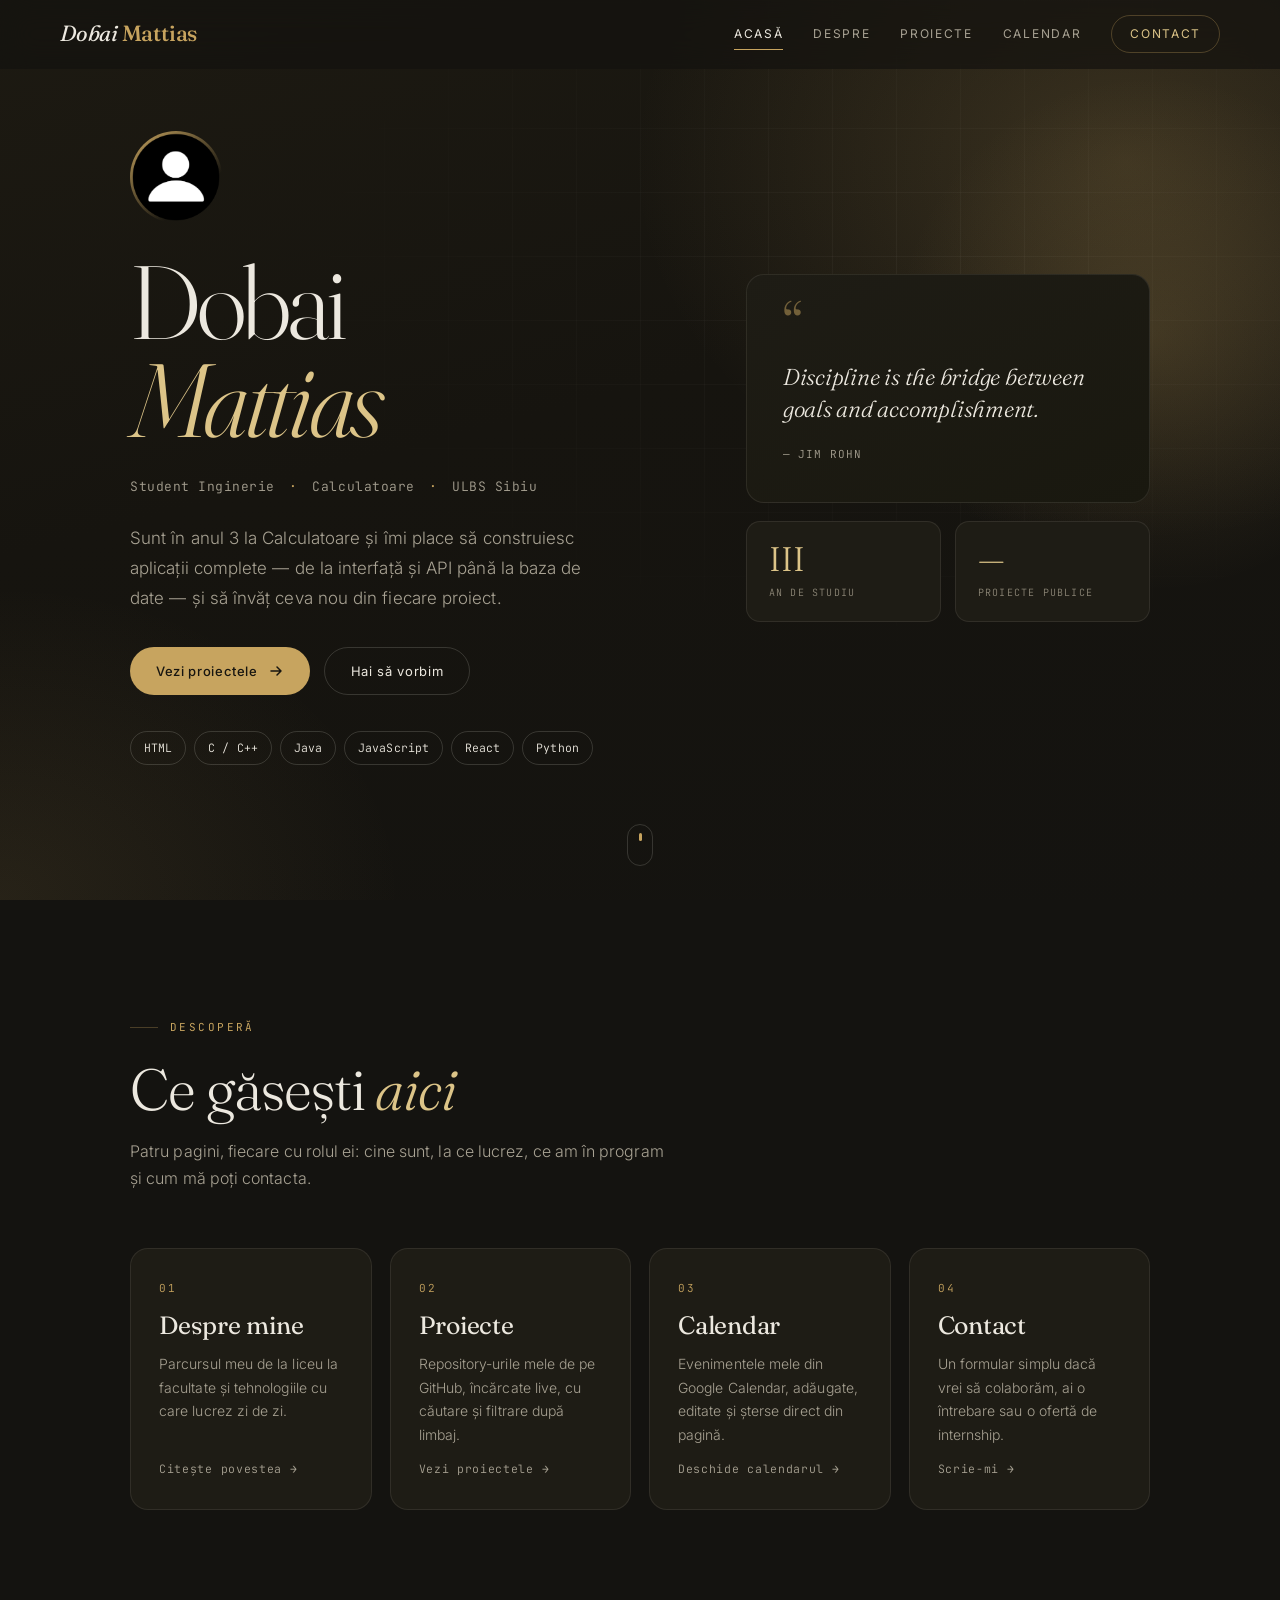
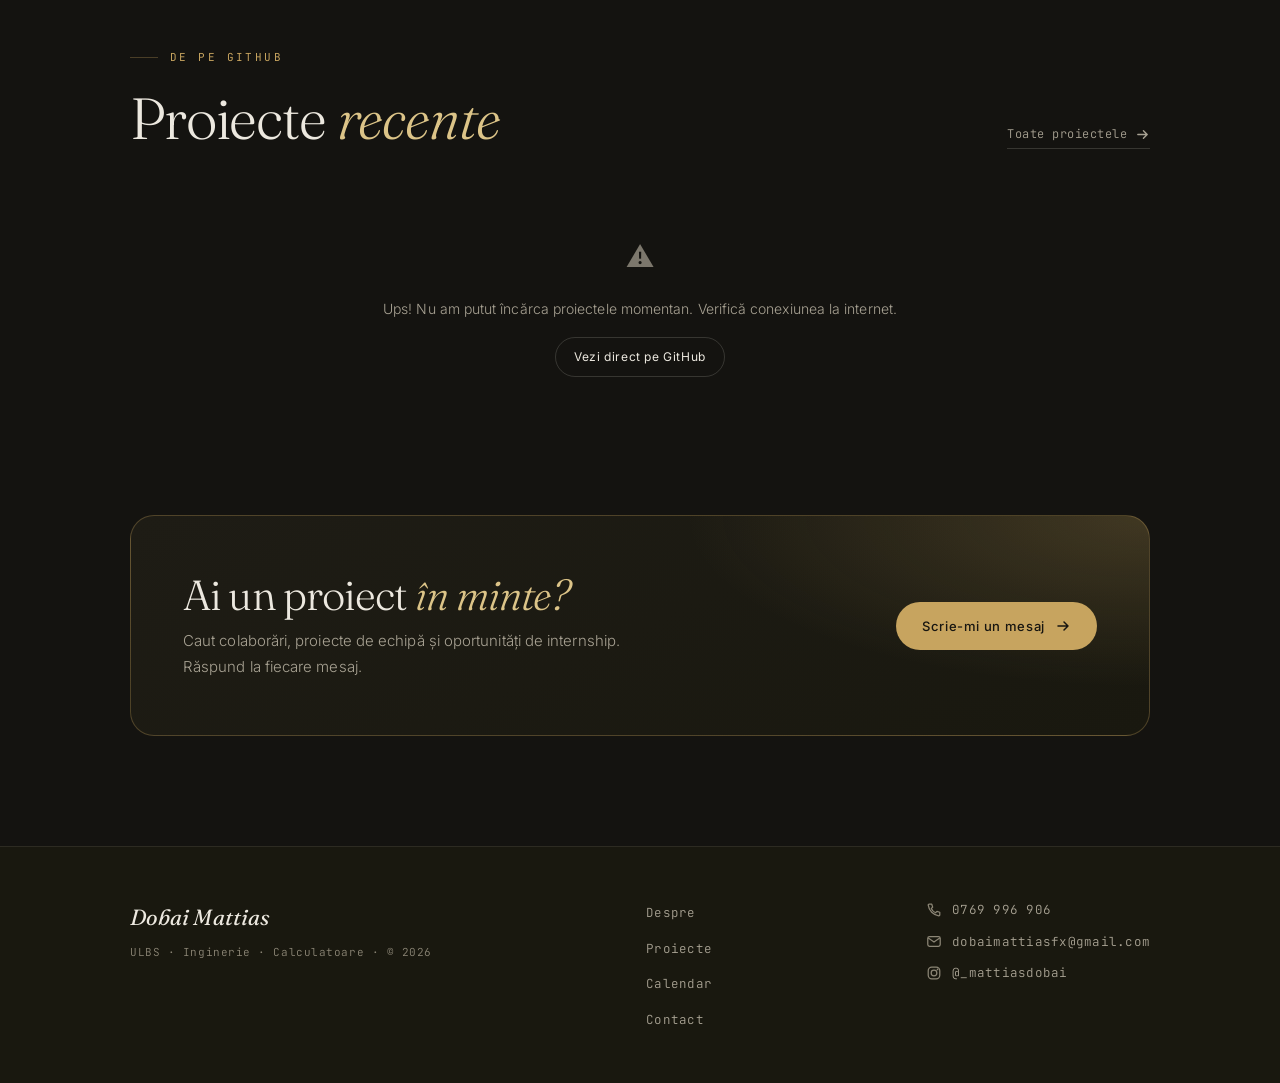
==== commit 04939456: "HTML și C++ primele printre tehnologii Co-Authored-By: Claude Opus 5.5 <noreply@anthropic.com>" ====
--- a/index.html
+++ b/index.html
@@ -52,10 +52,11 @@
             <a href="contact.html" class="btn btn-outline">Hai să vorbim</a>
           </div>
           <ul class="hero-stack reveal delay-5">
+            <li class="chip-tech">HTML</li>
+            <li class="chip-tech">C / C++</li>
             <li class="chip-tech">Java</li>
             <li class="chip-tech">JavaScript</li>
             <li class="chip-tech">React</li>
-            <li class="chip-tech">C / C++</li>
             <li class="chip-tech">Python</li>
           </ul>
         </div>
